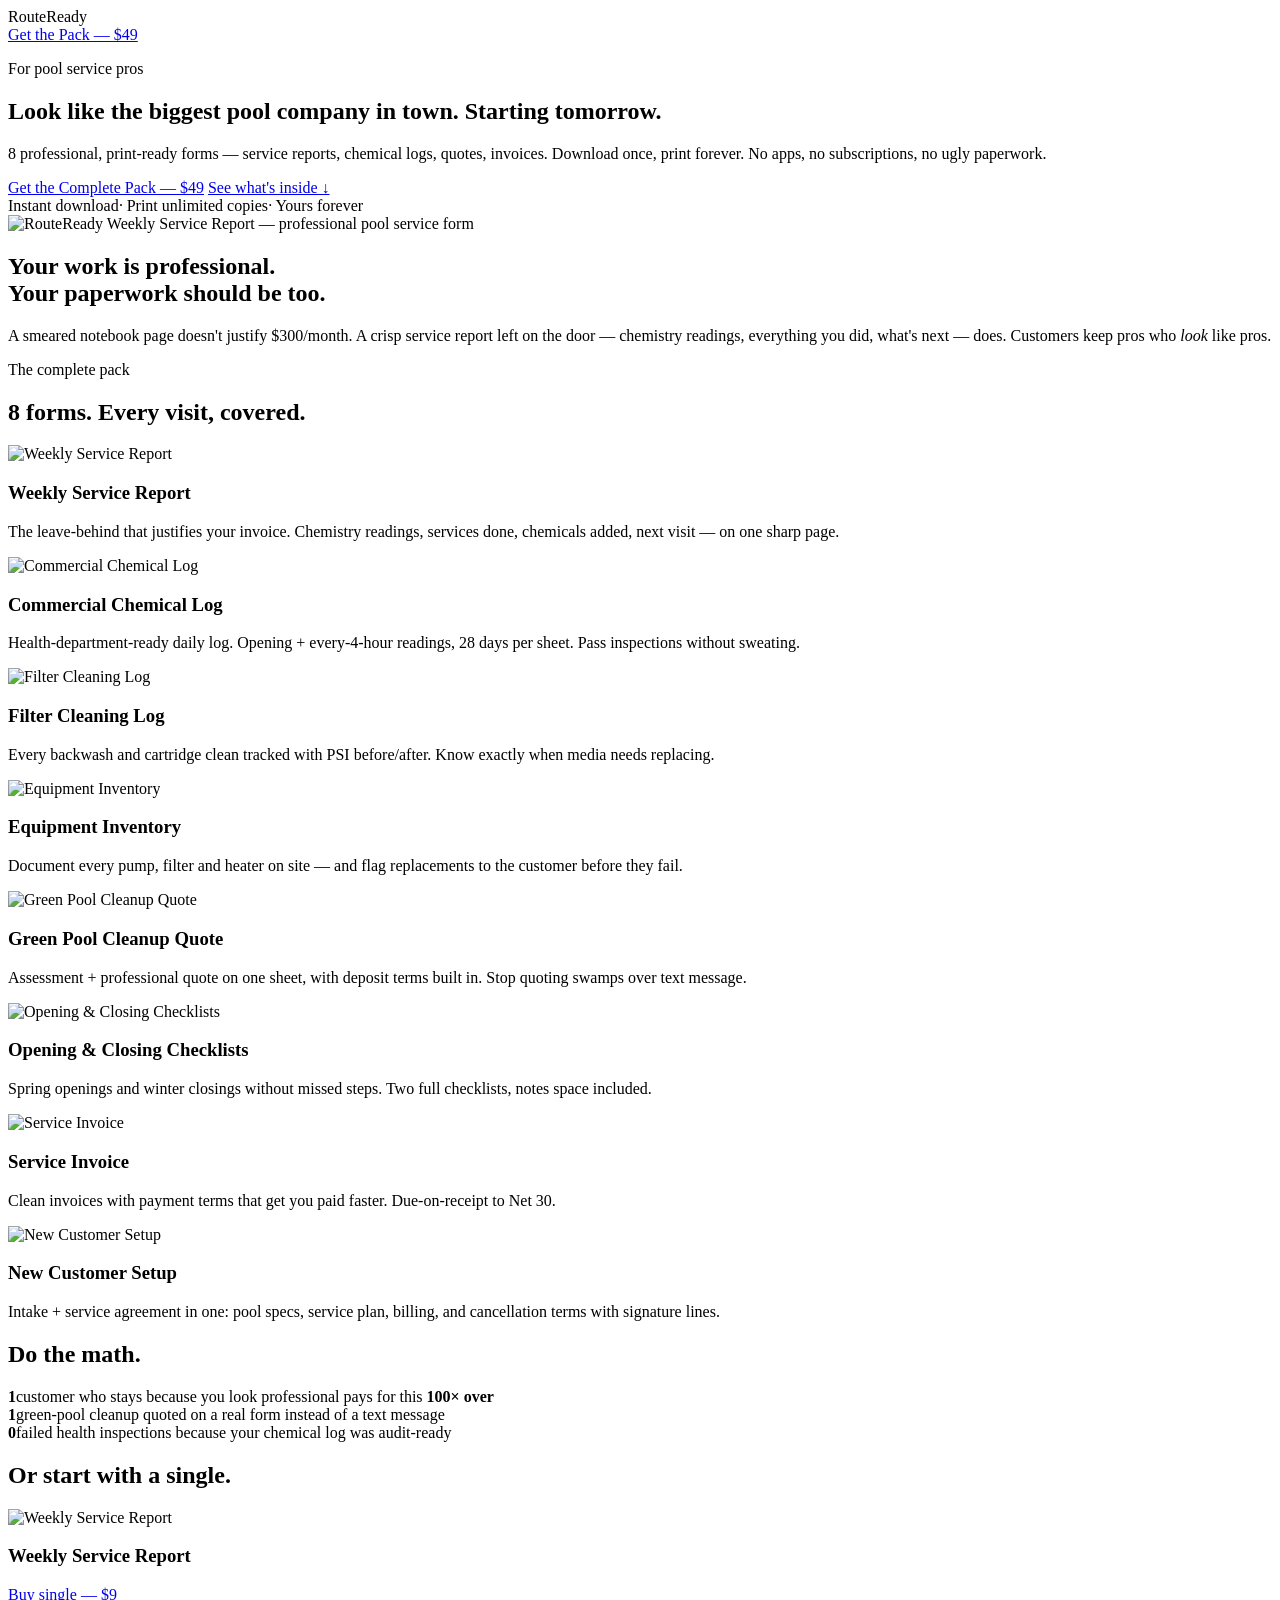
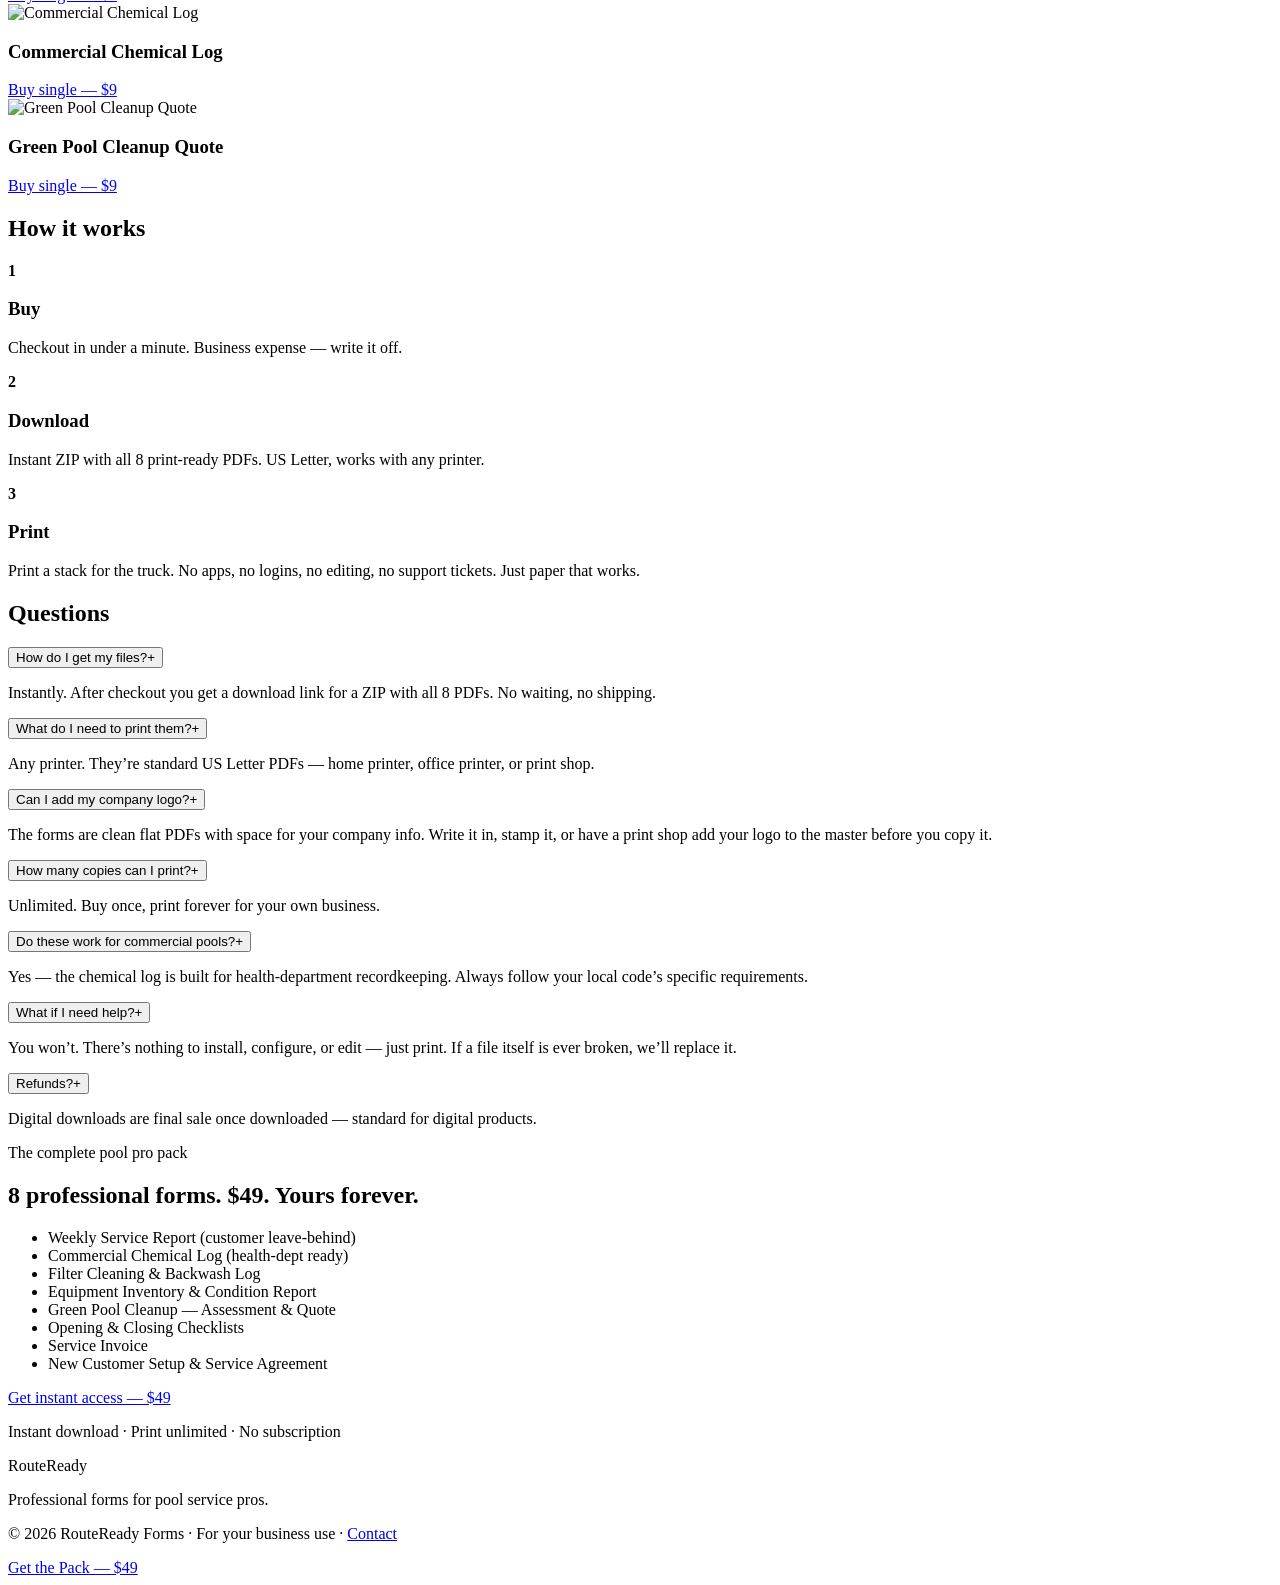
==== index.html @ ff7f34fc "RouteReady launch: index.html" ====
<!DOCTYPE html>
<html lang="en">
<head>
<meta charset="UTF-8">
<meta name="viewport" content="width=device-width, initial-scale=1.0, viewport-fit=cover">
<title>RouteReady — Professional Forms for Pool Service Pros</title>
<meta name="description" content="8 professional, print-ready pool service forms. Service reports, chemical logs, quotes, invoices. Download once, print forever.">
<link rel="stylesheet" href="styles.css?v=1">
</head>
<body>

<header class="nav">
  <div class="wrap nav-in">
    <div class="logo">RouteReady</div>
    <a class="btn btn-sm" href="#buy" data-checkout="bundle">Get the Pack — $49</a>
  </div>
</header>

<section class="hero">
  <div class="wrap">
    <p class="eyebrow">For pool service pros</p>
    <h1>Look like the biggest pool company in town. Starting tomorrow.</h1>
    <p class="lede">8 professional, print-ready forms — service reports, chemical logs, quotes, invoices. Download once, print forever. No apps, no subscriptions, no ugly paperwork.</p>
    <div class="cta-row">
      <a class="btn btn-lg" href="#buy" data-checkout="bundle">Get the Complete Pack — $49</a>
      <a class="link-more" href="#inside">See what's inside ↓</a>
    </div>
    <div class="trust">
      <span>Instant download</span><i>·</i>
      <span>Print unlimited copies</span><i>·</i>
      <span>Yours forever</span>
    </div>
    <div class="hero-shot">
      <img src="images/weekly-service-report.png" alt="RouteReady Weekly Service Report — professional pool service form">
    </div>
  </div>
</section>

<section class="problem">
  <div class="wrap">
    <h2>Your work is professional.<br>Your paperwork should be too.</h2>
    <p>A smeared notebook page doesn't justify $300/month. A crisp service report left on the door — chemistry readings, everything you did, what's next — does. Customers keep pros who <em>look</em> like pros.</p>
  </div>
</section>

<section class="inside" id="inside">
  <div class="wrap">
    <p class="eyebrow">The complete pack</p>
    <h2>8 forms. Every visit, covered.</h2>
    <div class="grid" id="product-grid"><!-- built by JS --></div>
  </div>
</section>

<section class="math">
  <div class="wrap">
    <h2>Do the math.</h2>
    <div class="math-cards">
      <div class="math-card"><b>1</b><span>customer who stays because you look professional pays for this <strong>100× over</strong></span></div>
      <div class="math-card"><b>1</b><span>green-pool cleanup quoted on a real form instead of a text message</span></div>
      <div class="math-card"><b>0</b><span>failed health inspections because your chemical log was audit-ready</span></div>
    </div>
  </div>
</section>

<section class="singles">
  <div class="wrap">
    <h2>Or start with a single.</h2>
    <div class="single-row" id="single-row"><!-- built by JS --></div>
  </div>
</section>

<section class="how">
  <div class="wrap">
    <h2>How it works</h2>
    <div class="steps">
      <div class="step"><b>1</b><h3>Buy</h3><p>Checkout in under a minute. Business expense — write it off.</p></div>
      <div class="step"><b>2</b><h3>Download</h3><p>Instant ZIP with all 8 print-ready PDFs. US Letter, works with any printer.</p></div>
      <div class="step"><b>3</b><h3>Print</h3><p>Print a stack for the truck. No apps, no logins, no editing, no support tickets. Just paper that works.</p></div>
    </div>
  </div>
</section>

<section class="faq">
  <div class="wrap">
    <h2>Questions</h2>
    <div id="faq-list"><!-- built by JS --></div>
  </div>
</section>

<section class="buy" id="buy">
  <div class="wrap">
    <div class="buy-box">
      <p class="eyebrow light">The complete pool pro pack</p>
      <h2>8 professional forms. $49. Yours forever.</h2>
      <ul class="buy-list">
        <li>Weekly Service Report (customer leave-behind)</li>
        <li>Commercial Chemical Log (health-dept ready)</li>
        <li>Filter Cleaning &amp; Backwash Log</li>
        <li>Equipment Inventory &amp; Condition Report</li>
        <li>Green Pool Cleanup — Assessment &amp; Quote</li>
        <li>Opening &amp; Closing Checklists</li>
        <li>Service Invoice</li>
        <li>New Customer Setup &amp; Service Agreement</li>
      </ul>
      <a class="btn btn-lg btn-light" href="#" data-checkout="bundle">Get instant access — $49</a>
      <p class="fine">Instant download · Print unlimited · No subscription</p>
    </div>
  </div>
</section>

<footer>
  <div class="wrap">
    <div class="logo">RouteReady</div>
    <p>Professional forms for pool service pros.</p>
    <p class="fine">© 2026 RouteReady Forms · For your business use · <a href="mailto:hello@routeready.example">Contact</a></p>
  </div>
</footer>

<div class="sticky-buy" id="sticky-buy">
  <a class="btn" href="#buy" data-checkout="bundle">Get the Pack — $49</a>
</div>

<script>
/* Checkout links: paste Gumroad / Stripe payment links here when ready. */
const CHECKOUT = {
  bundle: '#buy',
  'single-report': '#buy',
  'single-log': '#buy',
  'single-quote': '#buy'
};

const PRODUCTS = [
  {img:'weekly-service-report.png', name:'Weekly Service Report', desc:'The leave-behind that justifies your invoice. Chemistry readings, services done, chemicals added, next visit — on one sharp page.'},
  {img:'commercial-chemical-log.png', name:'Commercial Chemical Log', desc:'Health-department-ready daily log. Opening + every-4-hour readings, 28 days per sheet. Pass inspections without sweating.'},
  {img:'filter-cleaning-log.png', name:'Filter Cleaning Log', desc:'Every backwash and cartridge clean tracked with PSI before/after. Know exactly when media needs replacing.'},
  {img:'equipment-inventory.png', name:'Equipment Inventory', desc:'Document every pump, filter and heater on site — and flag replacements to the customer before they fail.'},
  {img:'green-pool-cleanup-quote.png', name:'Green Pool Cleanup Quote', desc:'Assessment + professional quote on one sheet, with deposit terms built in. Stop quoting swamps over text message.'},
  {img:'opening-closing-checklists.png', name:'Opening & Closing Checklists', desc:'Spring openings and winter closings without missed steps. Two full checklists, notes space included.'},
  {img:'service-invoice.png', name:'Service Invoice', desc:'Clean invoices with payment terms that get you paid faster. Due-on-receipt to Net 30.'},
  {img:'new-customer-setup.png', name:'New Customer Setup', desc:'Intake + service agreement in one: pool specs, service plan, billing, and cancellation terms with signature lines.'}
];

const SINGLES = [
  {id:'single-report', img:'weekly-service-report.png', name:'Weekly Service Report', price:9},
  {id:'single-log', img:'commercial-chemical-log.png', name:'Commercial Chemical Log', price:9},
  {id:'single-quote', img:'green-pool-cleanup-quote.png', name:'Green Pool Cleanup Quote', price:9}
];

const FAQS = [
  ['How do I get my files?','Instantly. After checkout you get a download link for a ZIP with all 8 PDFs. No waiting, no shipping.'],
  ['What do I need to print them?','Any printer. They\u2019re standard US Letter PDFs — home printer, office printer, or print shop.'],
  ['Can I add my company logo?','The forms are clean flat PDFs with space for your company info. Write it in, stamp it, or have a print shop add your logo to the master before you copy it.'],
  ['How many copies can I print?','Unlimited. Buy once, print forever for your own business.'],
  ['Do these work for commercial pools?','Yes — the chemical log is built for health-department recordkeeping. Always follow your local code\u2019s specific requirements.'],
  ['What if I need help?','You won\u2019t. There\u2019s nothing to install, configure, or edit — just print. If a file itself is ever broken, we\u2019ll replace it.'],
  ['Refunds?','Digital downloads are final sale once downloaded — standard for digital products.']
];

const grid = document.getElementById('product-grid');
PRODUCTS.forEach(p => {
  const d = document.createElement('div');
  d.className = 'card';
  d.innerHTML = `<div class="thumb"><img loading="lazy" src="images/${p.img}" alt="${p.name}"></div><h3>${p.name}</h3><p>${p.desc}</p>`;
  grid.appendChild(d);
});

const srow = document.getElementById('single-row');
SINGLES.forEach(p => {
  const d = document.createElement('div');
  d.className = 'single-card';
  d.innerHTML = `<div class="thumb"><img loading="lazy" src="images/${p.img}" alt="${p.name}"></div><h3>${p.name}</h3><a class="btn btn-sm" href="#" data-checkout="${p.id}">Buy single — $${p.price}</a>`;
  srow.appendChild(d);
});

const fl = document.getElementById('faq-list');
FAQS.forEach(([q, a]) => {
  const d = document.createElement('div');
  d.className = 'faq-item';
  d.innerHTML = `<button class="faq-q">${q}<span>+</span></button><div class="faq-a"><p>${a}</p></div>`;
  d.querySelector('.faq-q').onclick = () => d.classList.toggle('open');
  fl.appendChild(d);
});

document.querySelectorAll('[data-checkout]').forEach(el => {
  const key = el.getAttribute('data-checkout');
  if (CHECKOUT[key] && CHECKOUT[key] !== '#buy') el.setAttribute('href', CHECKOUT[key]);
  el.addEventListener('click', e => {
    if ((CHECKOUT[key] || '#') === '#') { e.preventDefault(); document.getElementById('buy').scrollIntoView({behavior:'smooth'}); }
  });
});

const sticky = document.getElementById('sticky-buy');
const buySec = document.getElementById('buy');
new IntersectionObserver(en => {
  sticky.classList.toggle('show', !en[0].isIntersecting && window.scrollY > 600);
}).observe(buySec);
</script>
</body>
</html>
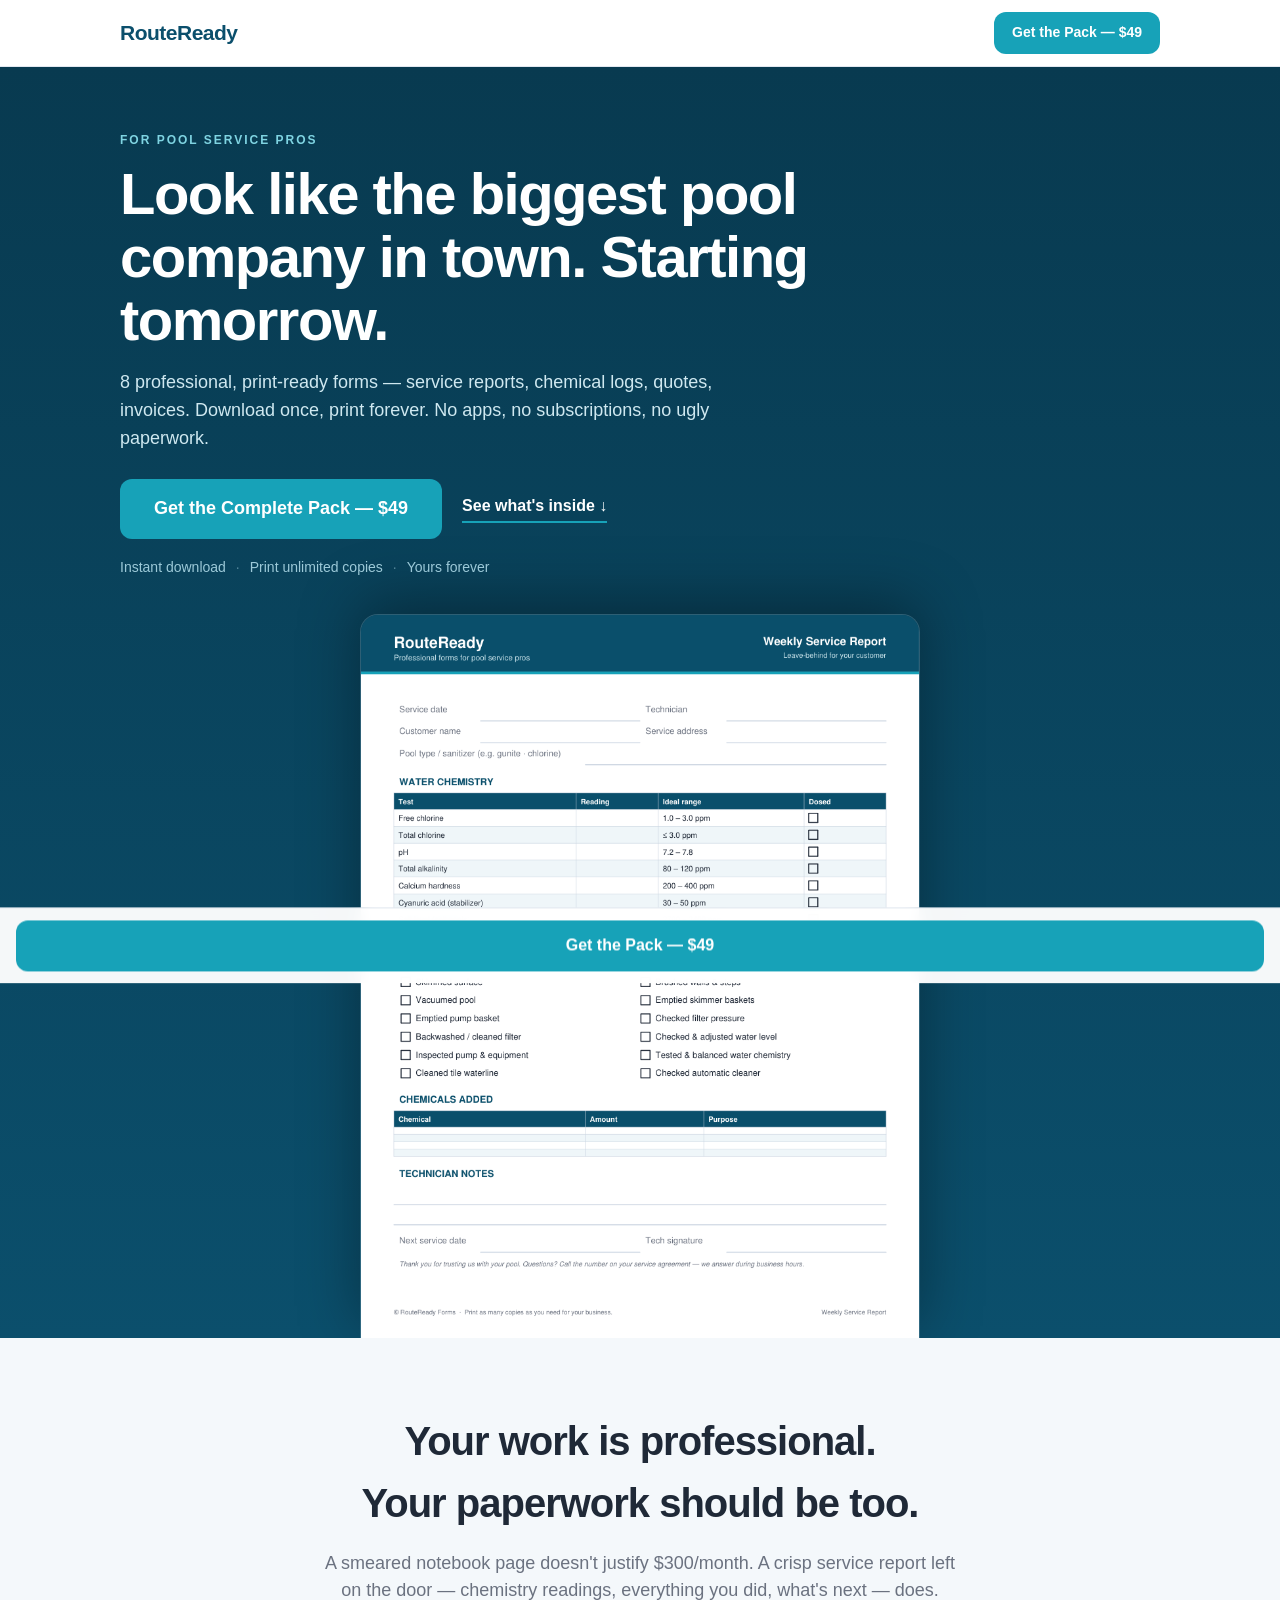
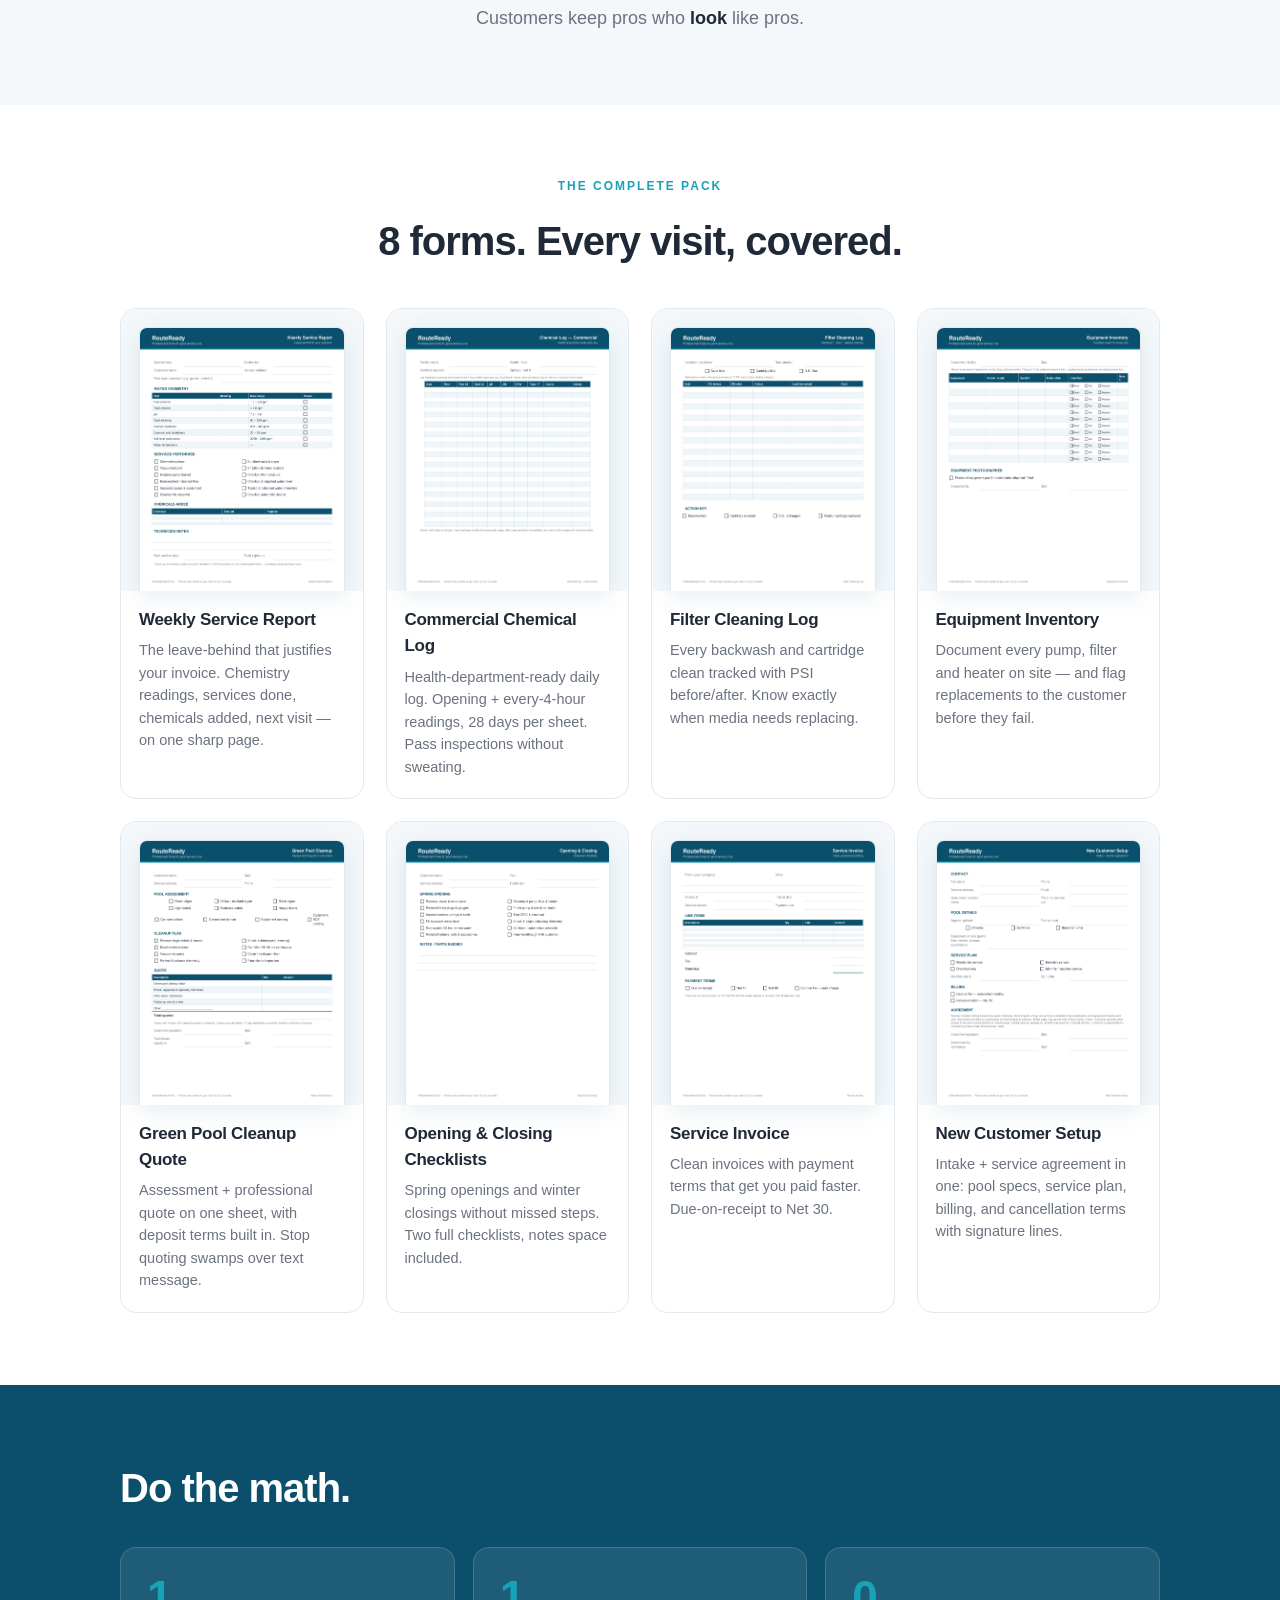
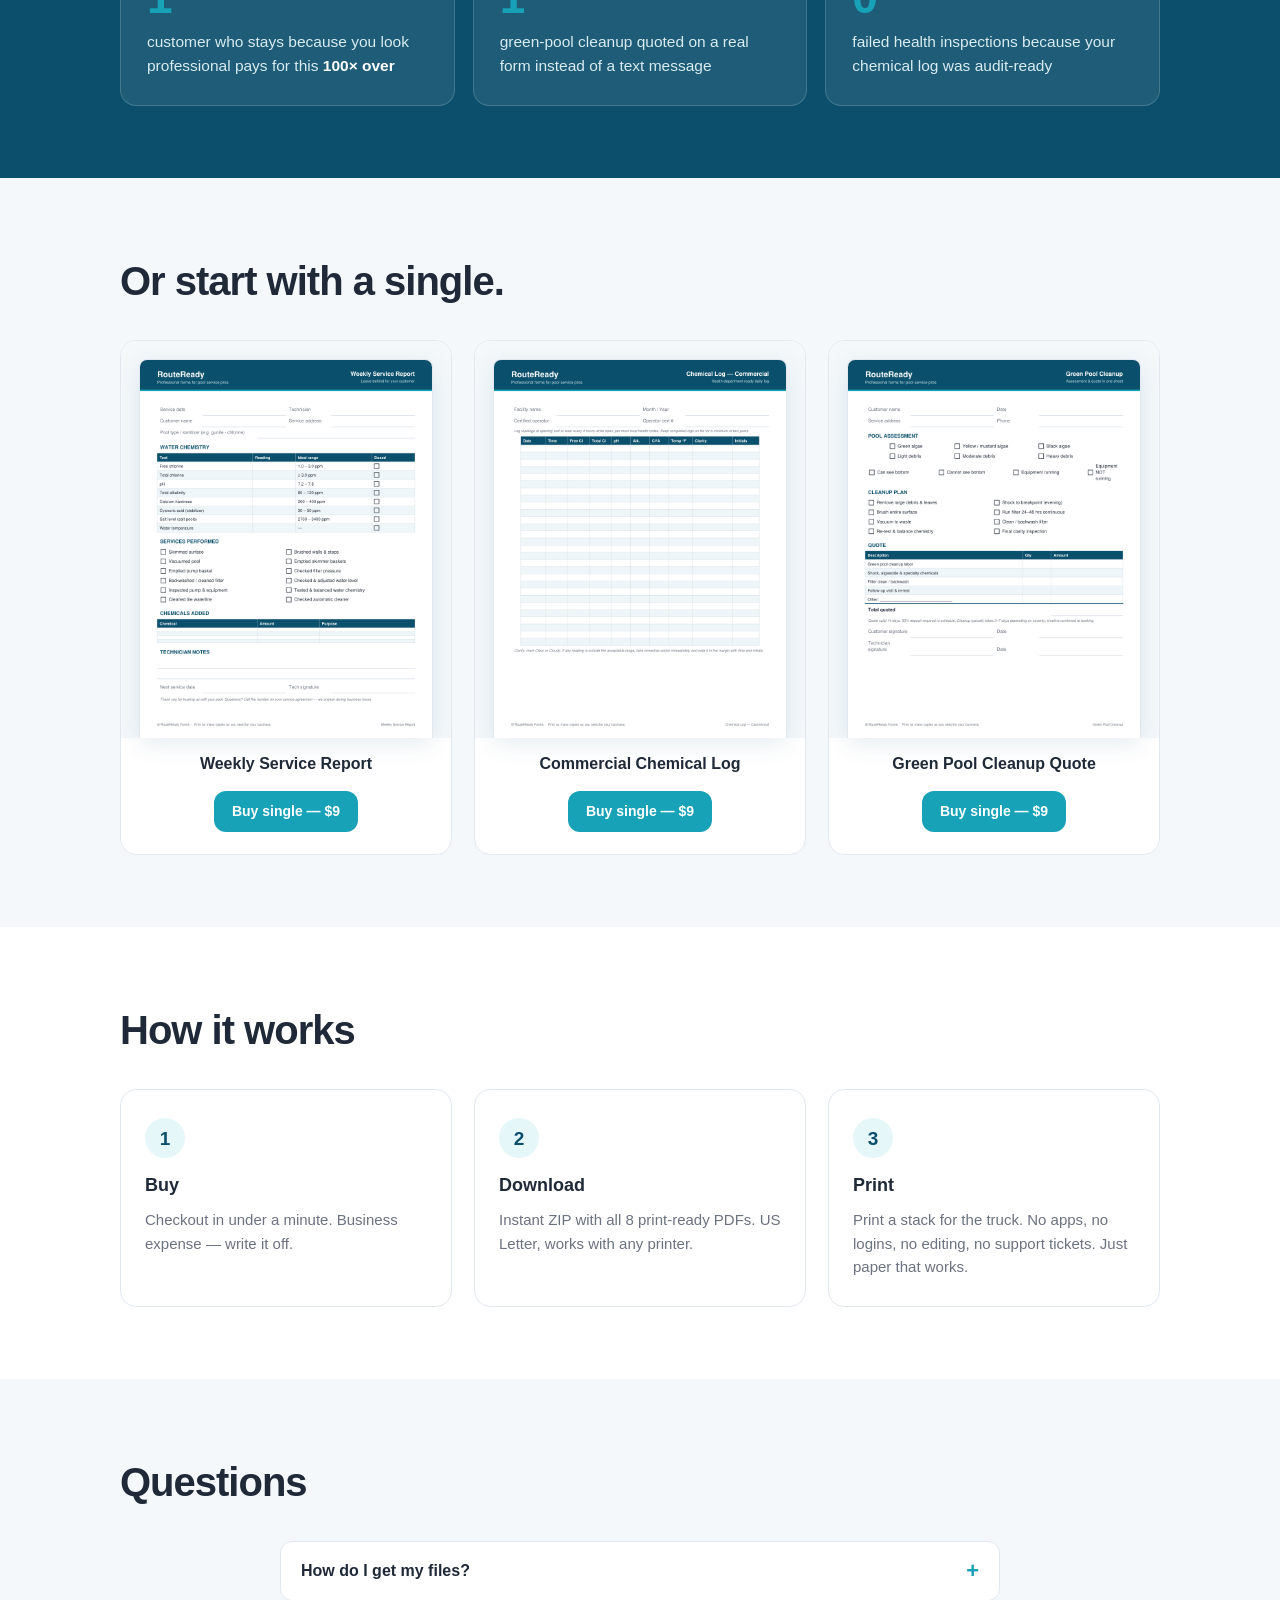
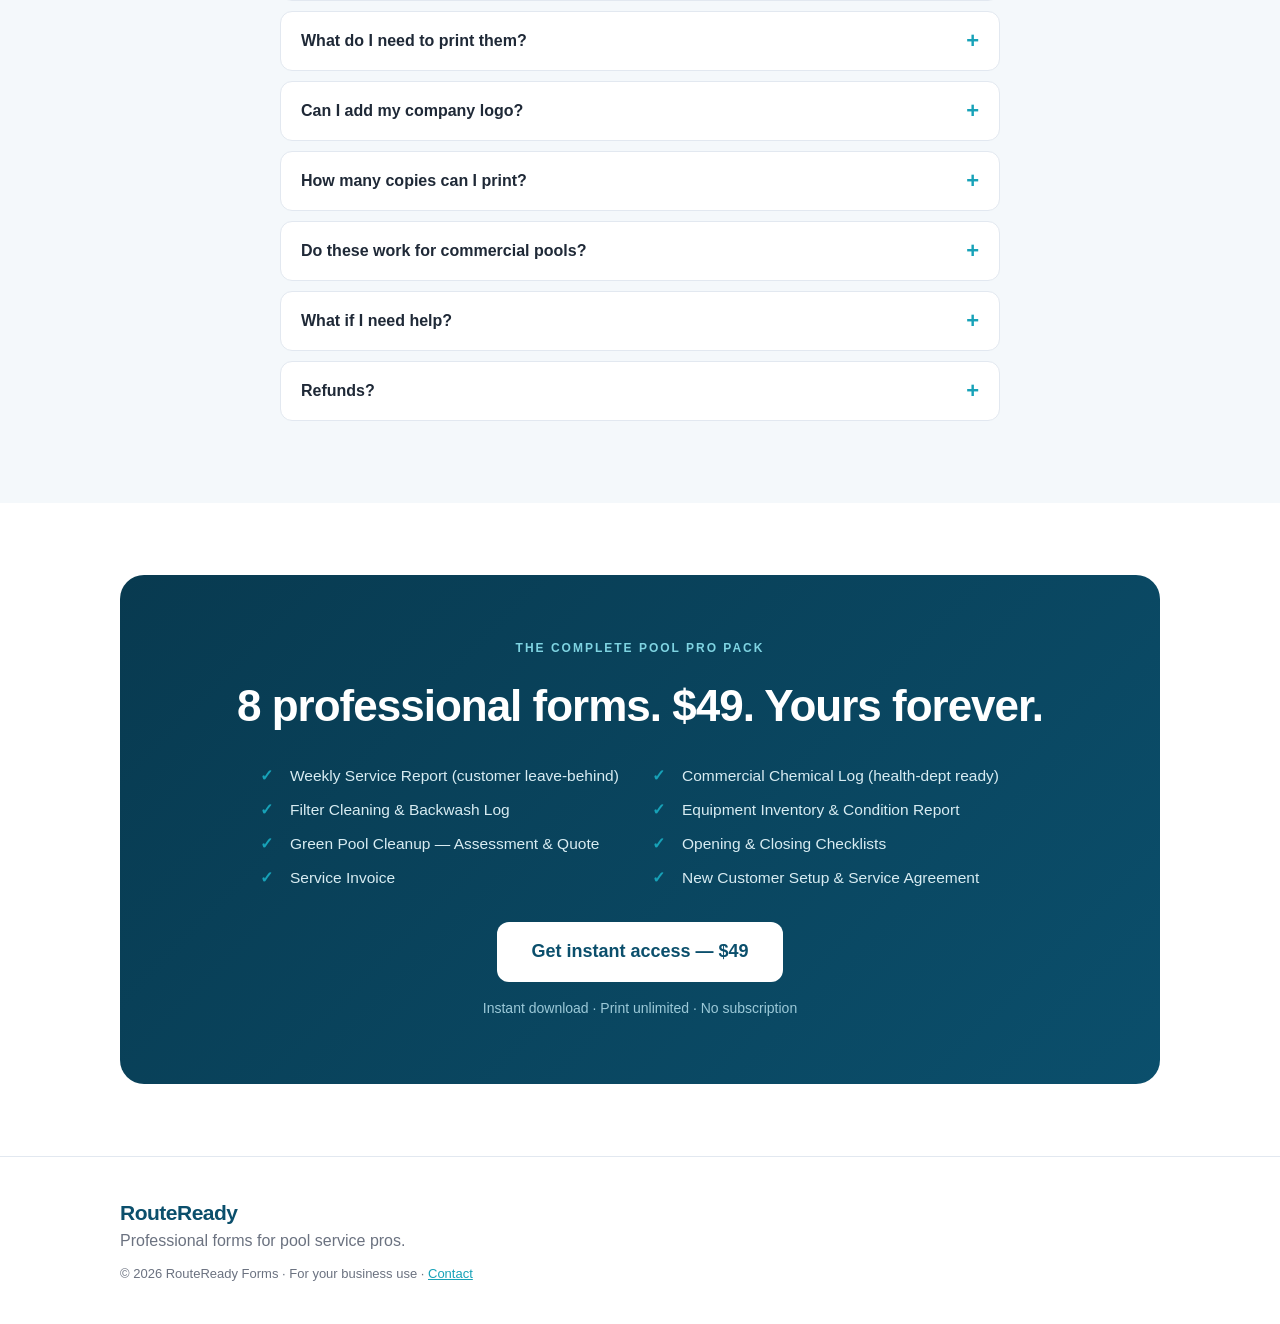
==== commit 7c4094b2: "Wire Gumroad checkout" ====
--- a/index.html
+++ b/index.html
@@ -123,7 +123,7 @@
 <script>
 /* Checkout links: paste Gumroad / Stripe payment links here when ready. */
 const CHECKOUT = {
-  bundle: '#buy',
+  bundle: 'https://craftopia001.gumroad.com/l/pool-pro-pack',
   'single-report': '#buy',
   'single-log': '#buy',
   'single-quote': '#buy'
@@ -183,9 +183,14 @@
 
 document.querySelectorAll('[data-checkout]').forEach(el => {
   const key = el.getAttribute('data-checkout');
-  if (CHECKOUT[key] && CHECKOUT[key] !== '#buy') el.setAttribute('href', CHECKOUT[key]);
+  const url = CHECKOUT[key] || '#';
+  if (url !== '#buy' && url !== '#') {
+    el.setAttribute('href', url);
+    el.setAttribute('target', '_blank');
+    el.setAttribute('rel', 'noopener');
+  }
   el.addEventListener('click', e => {
-    if ((CHECKOUT[key] || '#') === '#') { e.preventDefault(); document.getElementById('buy').scrollIntoView({behavior:'smooth'}); }
+    if (url === '#') { e.preventDefault(); document.getElementById('buy').scrollIntoView({behavior:'smooth'}); }
   });
 });
 
--- a/styles.css
+++ b/styles.css
@@ -0,0 +1,120 @@
+:root {
+  --blue: #0B4F6C;
+  --blue-dark: #083A50;
+  --aqua: #17A2B8;
+  --aqua-light: #E6F7FA;
+  --ink: #1F2937;
+  --muted: #6B7280;
+  --bg: #FFFFFF;
+  --bg-soft: #F4F8FB;
+  --line: #E2E8F0;
+  --radius: 16px;
+}
+* { margin: 0; padding: 0; box-sizing: border-box; }
+html { scroll-behavior: smooth; }
+body { font-family: -apple-system, BlinkMacSystemFont, "Segoe UI", Inter, Helvetica, Arial, sans-serif; color: var(--ink); background: var(--bg); line-height: 1.55; -webkit-font-smoothing: antialiased; }
+.wrap { max-width: 1080px; margin: 0 auto; padding: 0 20px; }
+img { max-width: 100%; display: block; }
+
+/* nav */
+.nav { position: sticky; top: 0; z-index: 50; background: rgba(255,255,255,.94); backdrop-filter: blur(8px); border-bottom: 1px solid var(--line); }
+.nav-in { display: flex; align-items: center; justify-content: space-between; padding-top: 12px; padding-bottom: 12px; }
+.logo { font-weight: 800; font-size: 21px; color: var(--blue); letter-spacing: -0.5px; }
+
+/* buttons */
+.btn { display: inline-block; background: var(--aqua); color: #fff; font-weight: 700; padding: 13px 26px; border-radius: 12px; text-decoration: none; font-size: 16px; border: none; cursor: pointer; transition: transform .08s ease, background .15s; }
+.btn:hover { background: #1290A0; }
+.btn:active { transform: scale(.97); }
+.btn-sm { padding: 10px 18px; font-size: 14px; }
+.btn-lg { padding: 16px 34px; font-size: 18px; }
+.btn-light { background: #fff; color: var(--blue); }
+.btn-light:hover { background: var(--aqua-light); }
+
+/* hero */
+.hero { background: linear-gradient(180deg, var(--blue-dark) 0%, var(--blue) 100%); color: #fff; padding: 64px 0 0; overflow: hidden; }
+.eyebrow { text-transform: uppercase; letter-spacing: 2px; font-size: 12px; font-weight: 700; color: var(--aqua); margin-bottom: 14px; }
+.hero .eyebrow { color: #7FD4E2; }
+.hero h1 { font-size: clamp(34px, 6vw, 58px); line-height: 1.08; letter-spacing: -1.5px; font-weight: 800; max-width: 16em; }
+.lede { font-size: 18px; color: #CFE8F0; margin: 18px 0 26px; max-width: 34em; }
+.cta-row { display: flex; align-items: center; gap: 20px; flex-wrap: wrap; }
+.link-more { color: #fff; font-weight: 600; text-decoration: none; border-bottom: 2px solid var(--aqua); padding-bottom: 2px; }
+.trust { margin-top: 18px; color: #9CC9D8; font-size: 14px; display: flex; gap: 10px; flex-wrap: wrap; }
+.trust i { font-style: normal; opacity: .5; }
+.hero-shot { margin: 36px auto 0; max-width: 560px; }
+.hero-shot img { border-radius: 18px 18px 0 0; box-shadow: 0 -12px 60px rgba(0,0,0,.35); border: 1px solid rgba(255,255,255,.15); border-bottom: none; }
+
+/* sections */
+section { padding: 72px 0; }
+.problem { background: var(--bg-soft); text-align: center; }
+.problem h2, .inside h2, .math h2, .singles h2, .how h2, .faq h2 { font-size: clamp(26px, 4.5vw, 40px); letter-spacing: -1px; font-weight: 800; margin-bottom: 16px; }
+.problem p { max-width: 36em; margin: 0 auto; font-size: 18px; color: var(--muted); }
+.problem em { color: var(--ink); font-style: normal; font-weight: 700; }
+.inside { text-align: center; }
+.inside .eyebrow { color: var(--aqua); }
+.grid { display: grid; grid-template-columns: repeat(auto-fill, minmax(240px, 1fr)); gap: 22px; margin-top: 36px; text-align: left; }
+.card { background: #fff; border: 1px solid var(--line); border-radius: var(--radius); overflow: hidden; transition: box-shadow .2s; }
+.card:hover { box-shadow: 0 12px 40px rgba(11,79,108,.12); }
+.thumb { background: var(--bg-soft); padding: 18px 18px 0; }
+.thumb img { border-radius: 8px 8px 0 0; border: 1px solid var(--line); border-bottom: none; box-shadow: 0 6px 24px rgba(11,79,108,.10); }
+.card h3 { font-size: 17px; padding: 16px 18px 6px; letter-spacing: -.3px; }
+.card p { font-size: 14.5px; color: var(--muted); padding: 0 18px 20px; }
+
+/* math */
+.math { background: var(--blue); color: #fff; }
+.math h2 { color: #fff; }
+.math-cards { display: grid; grid-template-columns: repeat(auto-fit, minmax(240px, 1fr)); gap: 18px; margin-top: 28px; }
+.math-card { background: rgba(255,255,255,.08); border: 1px solid rgba(255,255,255,.16); border-radius: var(--radius); padding: 26px; }
+.math-card b { display: block; font-size: 46px; font-weight: 800; color: var(--aqua); line-height: 1; margin-bottom: 10px; }
+.math-card span { color: #D8ECF2; font-size: 15.5px; }
+.math-card strong { color: #fff; }
+
+/* singles */
+.singles { background: var(--bg-soft); }
+.single-row { display: grid; grid-template-columns: repeat(auto-fit, minmax(220px, 1fr)); gap: 22px; margin-top: 28px; }
+.single-card { background: #fff; border: 1px solid var(--line); border-radius: var(--radius); overflow: hidden; text-align: center; padding-bottom: 22px; }
+.single-card h3 { font-size: 16px; padding: 14px 16px; }
+.single-card .btn { margin: 0 16px; }
+
+/* how */
+.steps { display: grid; grid-template-columns: repeat(auto-fit, minmax(220px, 1fr)); gap: 22px; margin-top: 28px; }
+.step { border: 1px solid var(--line); border-radius: var(--radius); padding: 28px 24px; }
+.step b { display: inline-flex; align-items: center; justify-content: center; width: 40px; height: 40px; border-radius: 50%; background: var(--aqua-light); color: var(--blue); font-size: 19px; margin-bottom: 14px; }
+.step h3 { font-size: 18px; margin-bottom: 8px; }
+.step p { color: var(--muted); font-size: 15px; }
+
+/* faq */
+.faq { background: var(--bg-soft); }
+#faq-list { max-width: 720px; margin: 28px auto 0; }
+.faq-item { background: #fff; border: 1px solid var(--line); border-radius: 12px; margin-bottom: 10px; overflow: hidden; }
+.faq-q { width: 100%; background: none; border: none; text-align: left; font-size: 16px; font-weight: 700; padding: 18px 20px; cursor: pointer; display: flex; justify-content: space-between; align-items: center; color: var(--ink); font-family: inherit; }
+.faq-q span { color: var(--aqua); font-size: 22px; line-height: 1; transition: transform .2s; }
+.faq-item.open .faq-q span { transform: rotate(45deg); }
+.faq-a { max-height: 0; overflow: hidden; transition: max-height .25s ease; }
+.faq-item.open .faq-a { max-height: 220px; }
+.faq-a p { padding: 0 20px 18px; color: var(--muted); font-size: 15px; }
+
+/* buy */
+.buy { padding: 72px 0; }
+.buy-box { background: linear-gradient(135deg, var(--blue-dark), var(--blue)); color: #fff; border-radius: 24px; padding: clamp(32px, 6vw, 64px); text-align: center; }
+.eyebrow.light { color: #7FD4E2; }
+.buy-box h2 { font-size: clamp(28px, 5vw, 44px); letter-spacing: -1px; margin-bottom: 24px; }
+.buy-list { list-style: none; display: grid; grid-template-columns: repeat(auto-fit, minmax(240px, 1fr)); gap: 10px 24px; text-align: left; max-width: 760px; margin: 0 auto 32px; }
+.buy-list li { padding-left: 30px; position: relative; font-size: 15.5px; color: #D8ECF2; }
+.buy-list li::before { content: "✓"; position: absolute; left: 0; color: var(--aqua); font-weight: 800; }
+.buy-box .fine { margin-top: 16px; color: #9CC9D8; font-size: 14px; }
+
+/* footer */
+footer { border-top: 1px solid var(--line); padding: 40px 0; color: var(--muted); }
+footer .fine { font-size: 13px; margin-top: 10px; }
+footer a { color: var(--aqua); }
+
+/* sticky buy */
+.sticky-buy { position: fixed; bottom: 0; left: 0; right: 0; padding: 12px 16px calc(12px + env(safe-area-inset-bottom)); background: rgba(255,255,255,.96); backdrop-filter: blur(8px); border-top: 1px solid var(--line); transform: translateY(110%); transition: transform .25s; z-index: 60; }
+.sticky-buy.show { transform: none; }
+.sticky-buy .btn { width: 100%; text-align: center; }
+
+@media (max-width: 640px) {
+  section { padding: 52px 0; }
+  .cta-row .btn-lg { width: 100%; text-align: center; }
+  body { padding-bottom: 0; }
+}
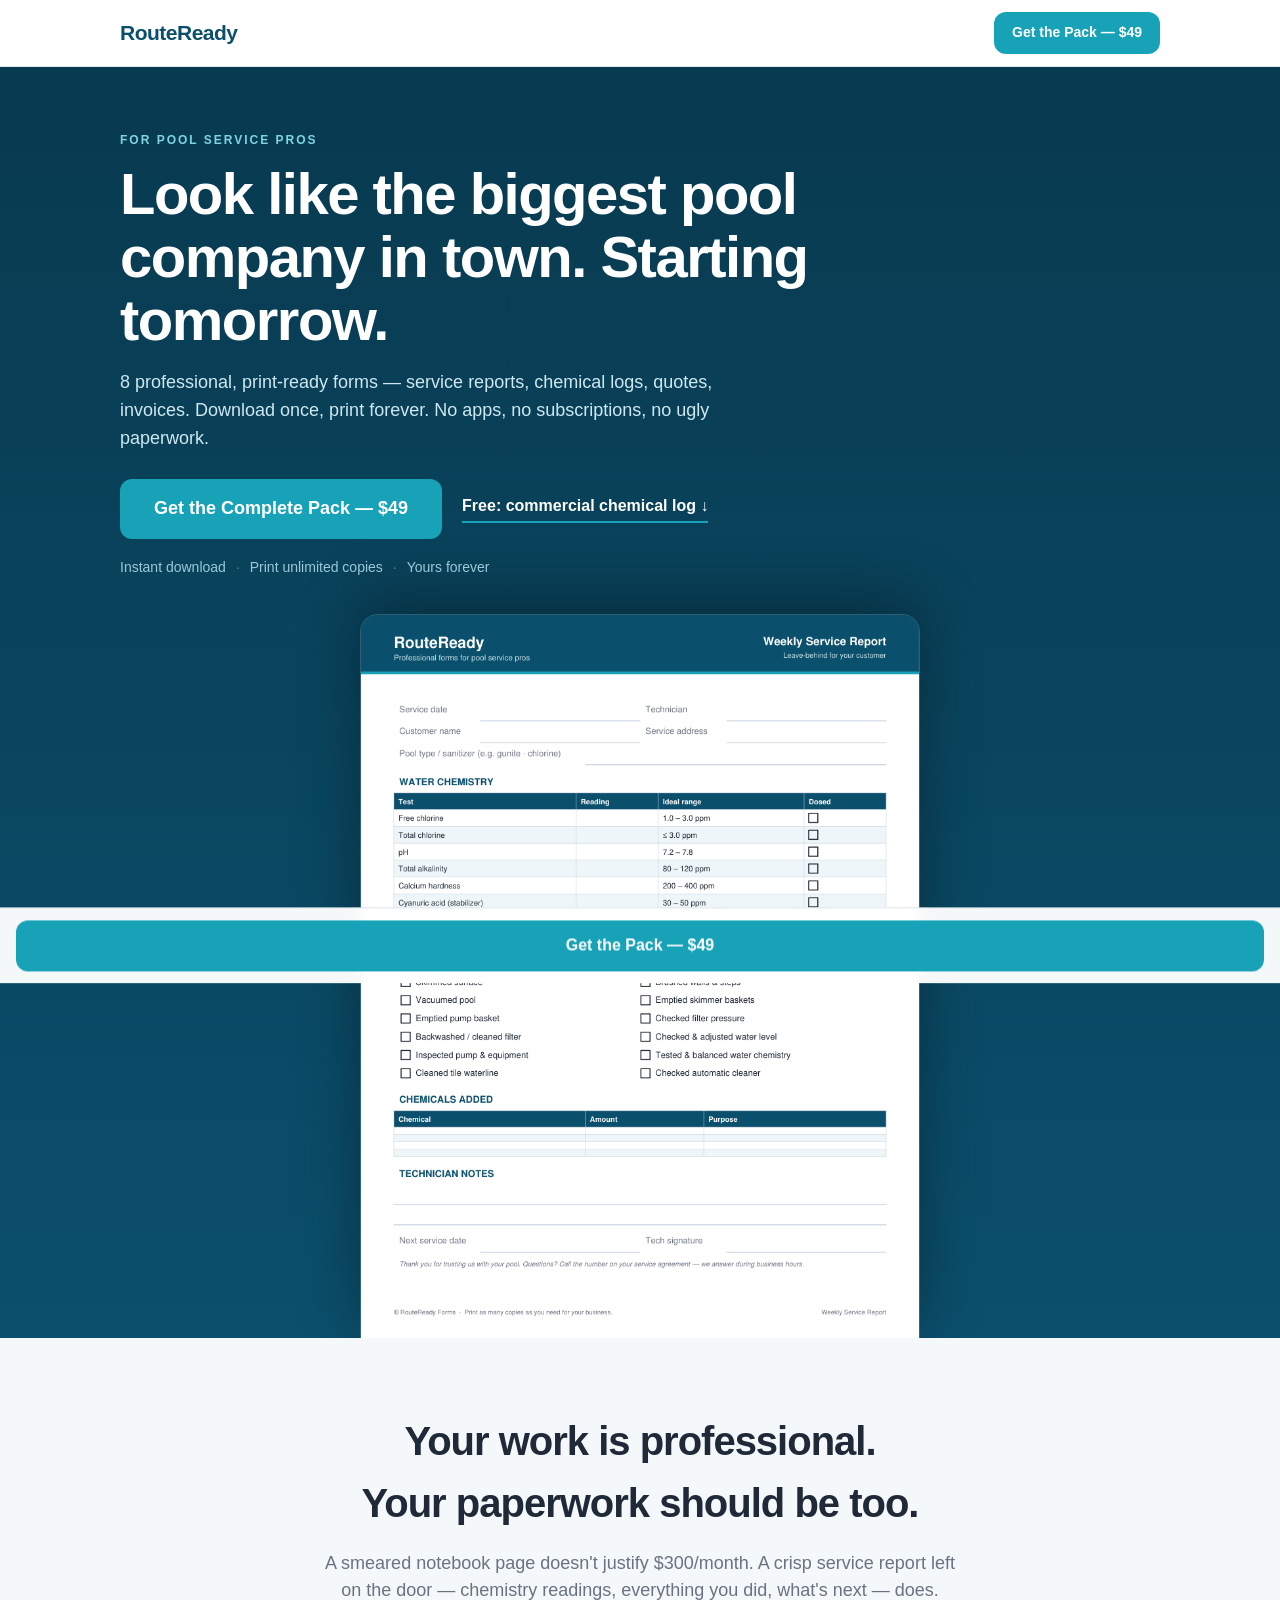
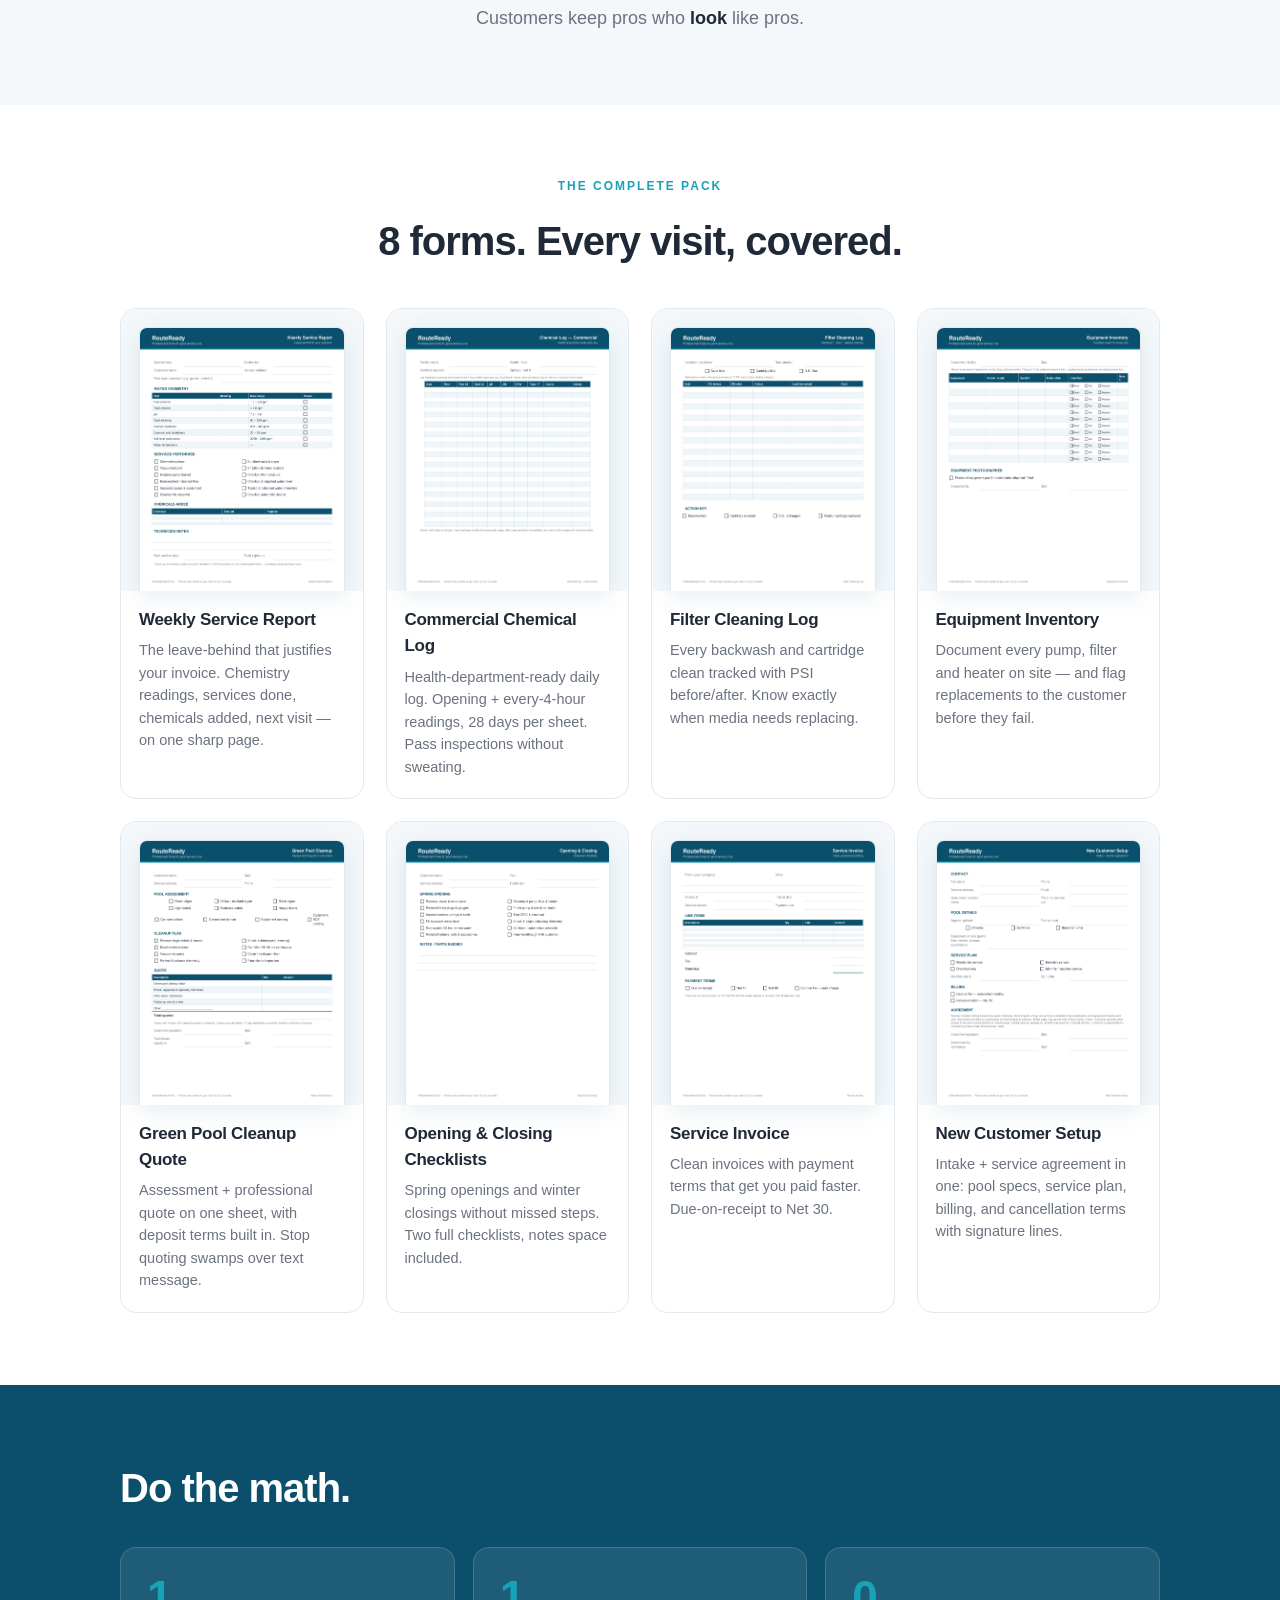
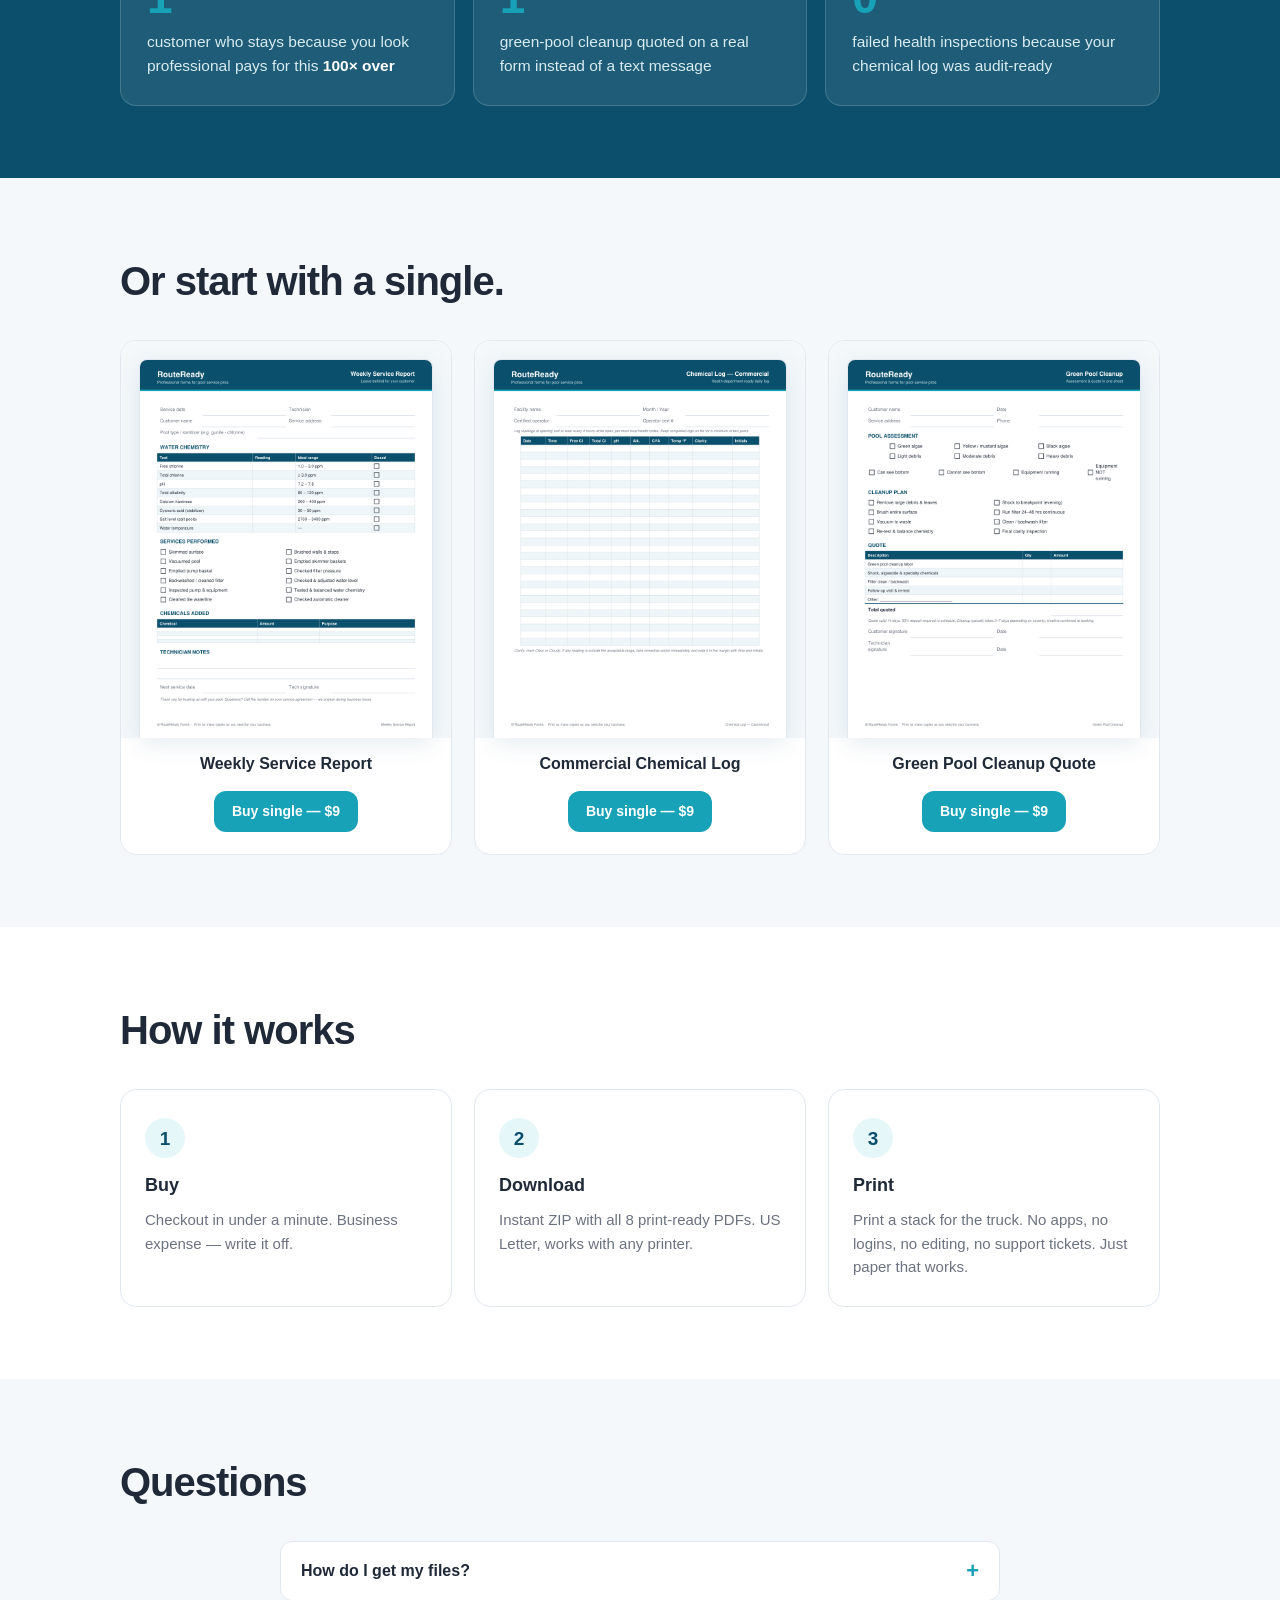
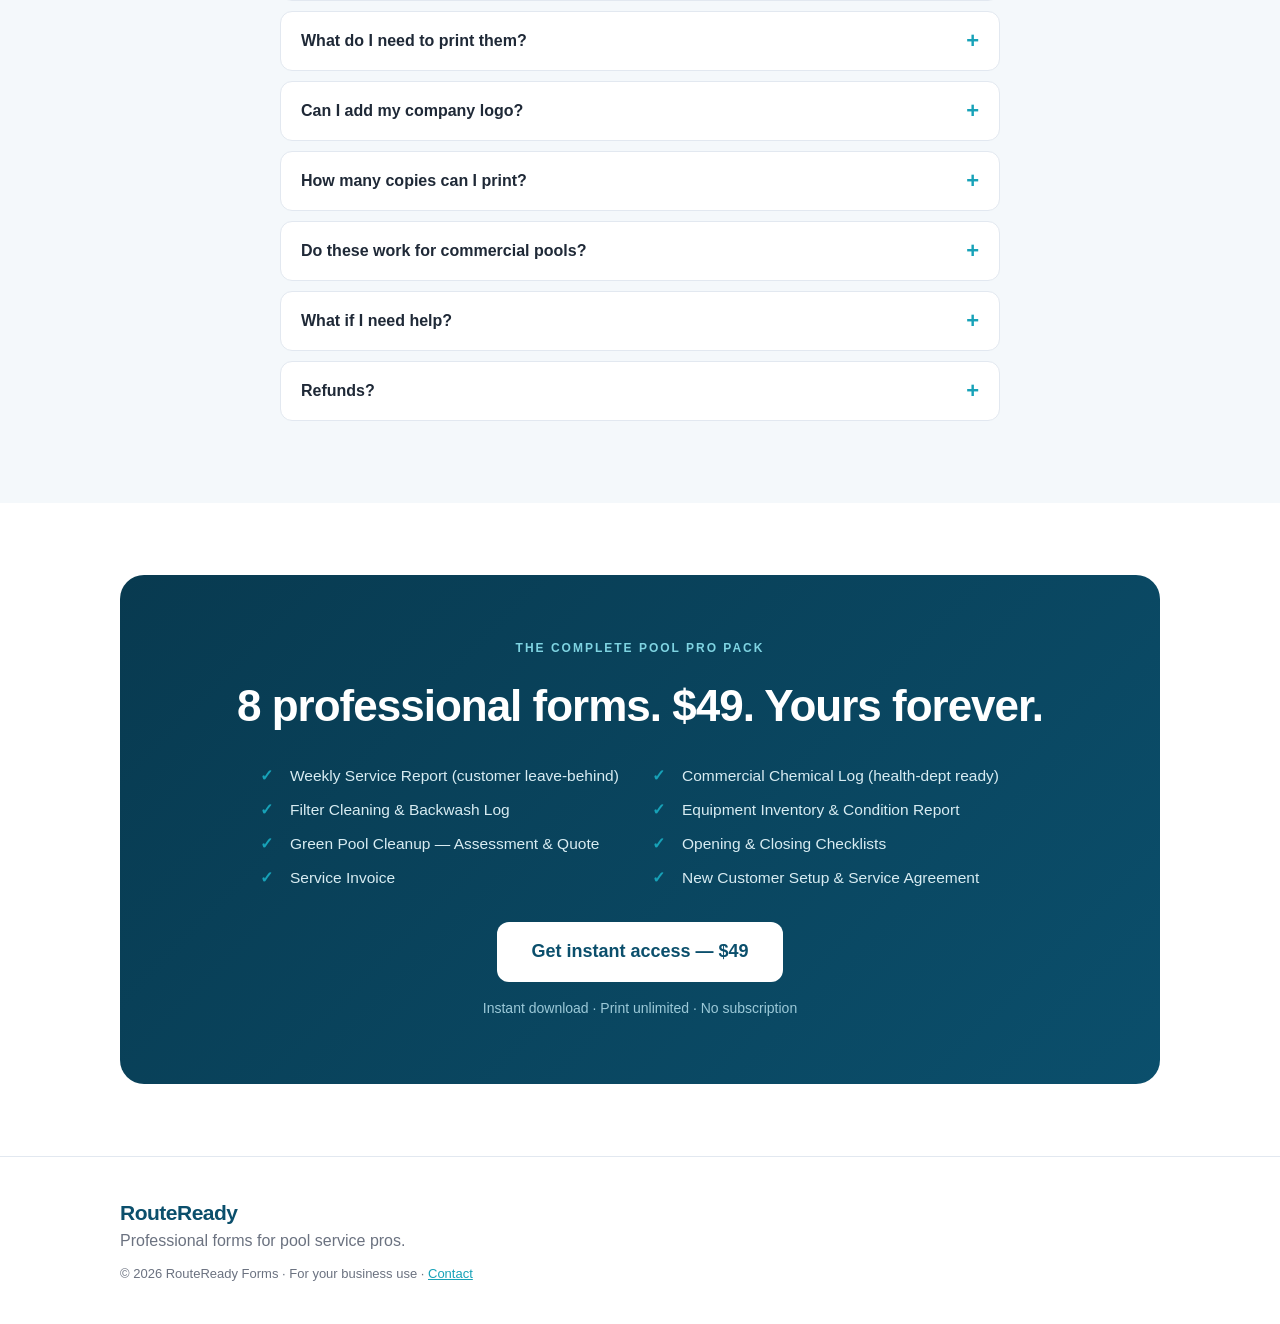
==== commit 859988be: "SEO + freebie: index.html" ====
--- a/index.html
+++ b/index.html
@@ -3,8 +3,16 @@
 <head>
 <meta charset="UTF-8">
 <meta name="viewport" content="width=device-width, initial-scale=1.0, viewport-fit=cover">
-<title>RouteReady — Professional Forms for Pool Service Pros</title>
-<meta name="description" content="8 professional, print-ready pool service forms. Service reports, chemical logs, quotes, invoices. Download once, print forever.">
+<title>Pool Service Forms — The Complete Pool Pro Pack | RouteReady</title>
+<meta name="description" content="8 professional, print-ready pool service forms: service reports, commercial chemical logs, filter logs, quotes, invoices. Download once, print forever.">
+<meta property="og:title" content="RouteReady — The Complete Pool Pro Pack">
+<meta property="og:description" content="8 professional, print-ready pool service forms. Download once, print forever. $49.">
+<meta property="og:type" content="website">
+<meta property="og:url" content="https://etsyprojects123.github.io/routeready/">
+<meta property="og:image" content="https://etsyprojects123.github.io/routeready/images/weekly-service-report.png">
+<script type="application/ld+json">
+{"@context":"https://schema.org","@type":"Product","name":"The Complete Pool Pro Pack","brand":{"@type":"Brand","name":"RouteReady"},"description":"8 professional, print-ready pool service forms: service reports, chemical logs, filter logs, quotes, invoices.","offers":{"@type":"Offer","price":"49","priceCurrency":"USD","availability":"https://schema.org/InStock","url":"https://craftopia001.gumroad.com/l/pool-pro-pack"}}
+</script>
 <link rel="stylesheet" href="styles.css?v=1">
 </head>
 <body>
@@ -23,7 +31,7 @@
     <p class="lede">8 professional, print-ready forms — service reports, chemical logs, quotes, invoices. Download once, print forever. No apps, no subscriptions, no ugly paperwork.</p>
     <div class="cta-row">
       <a class="btn btn-lg" href="#buy" data-checkout="bundle">Get the Complete Pack — $49</a>
-      <a class="link-more" href="#inside">See what's inside ↓</a>
+      <a class="link-more" href="files/commercial-chemical-log.pdf" download>Free: commercial chemical log ↓</a>
     </div>
     <div class="trust">
       <span>Instant download</span><i>·</i>
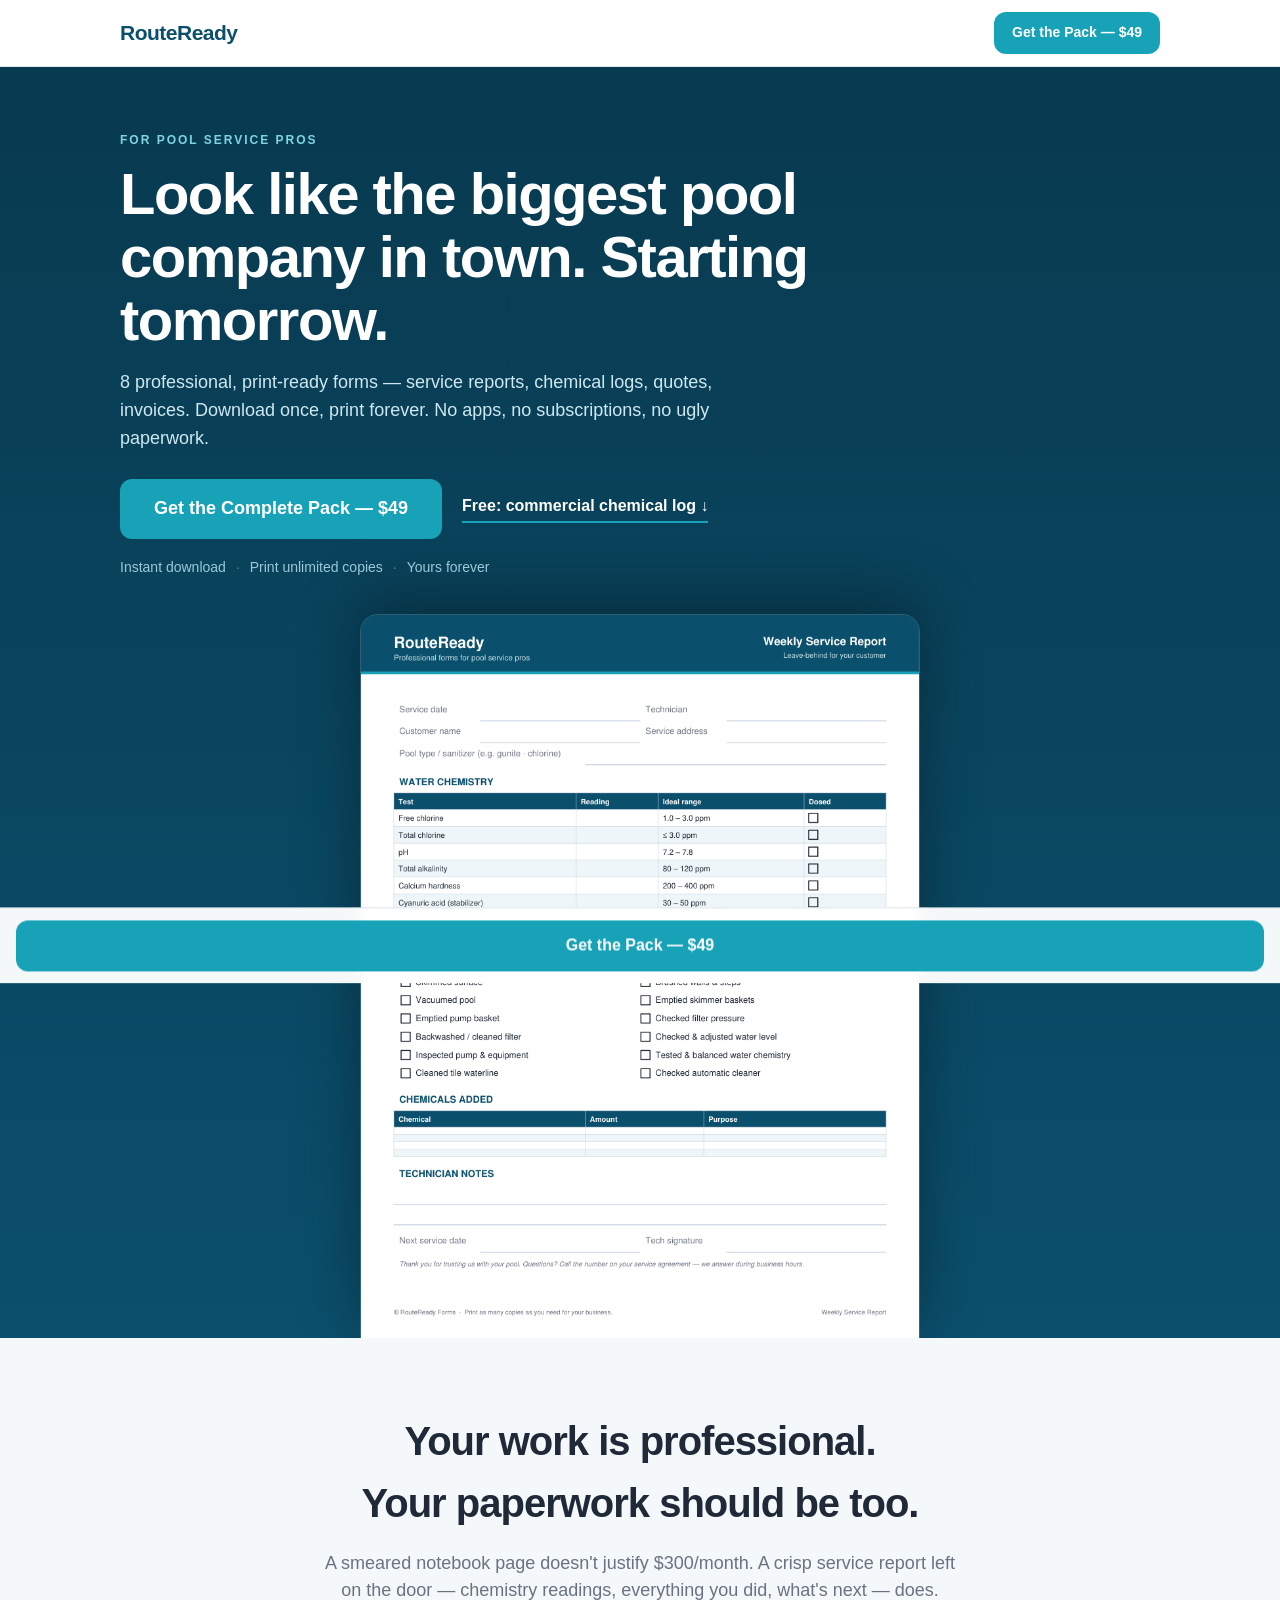
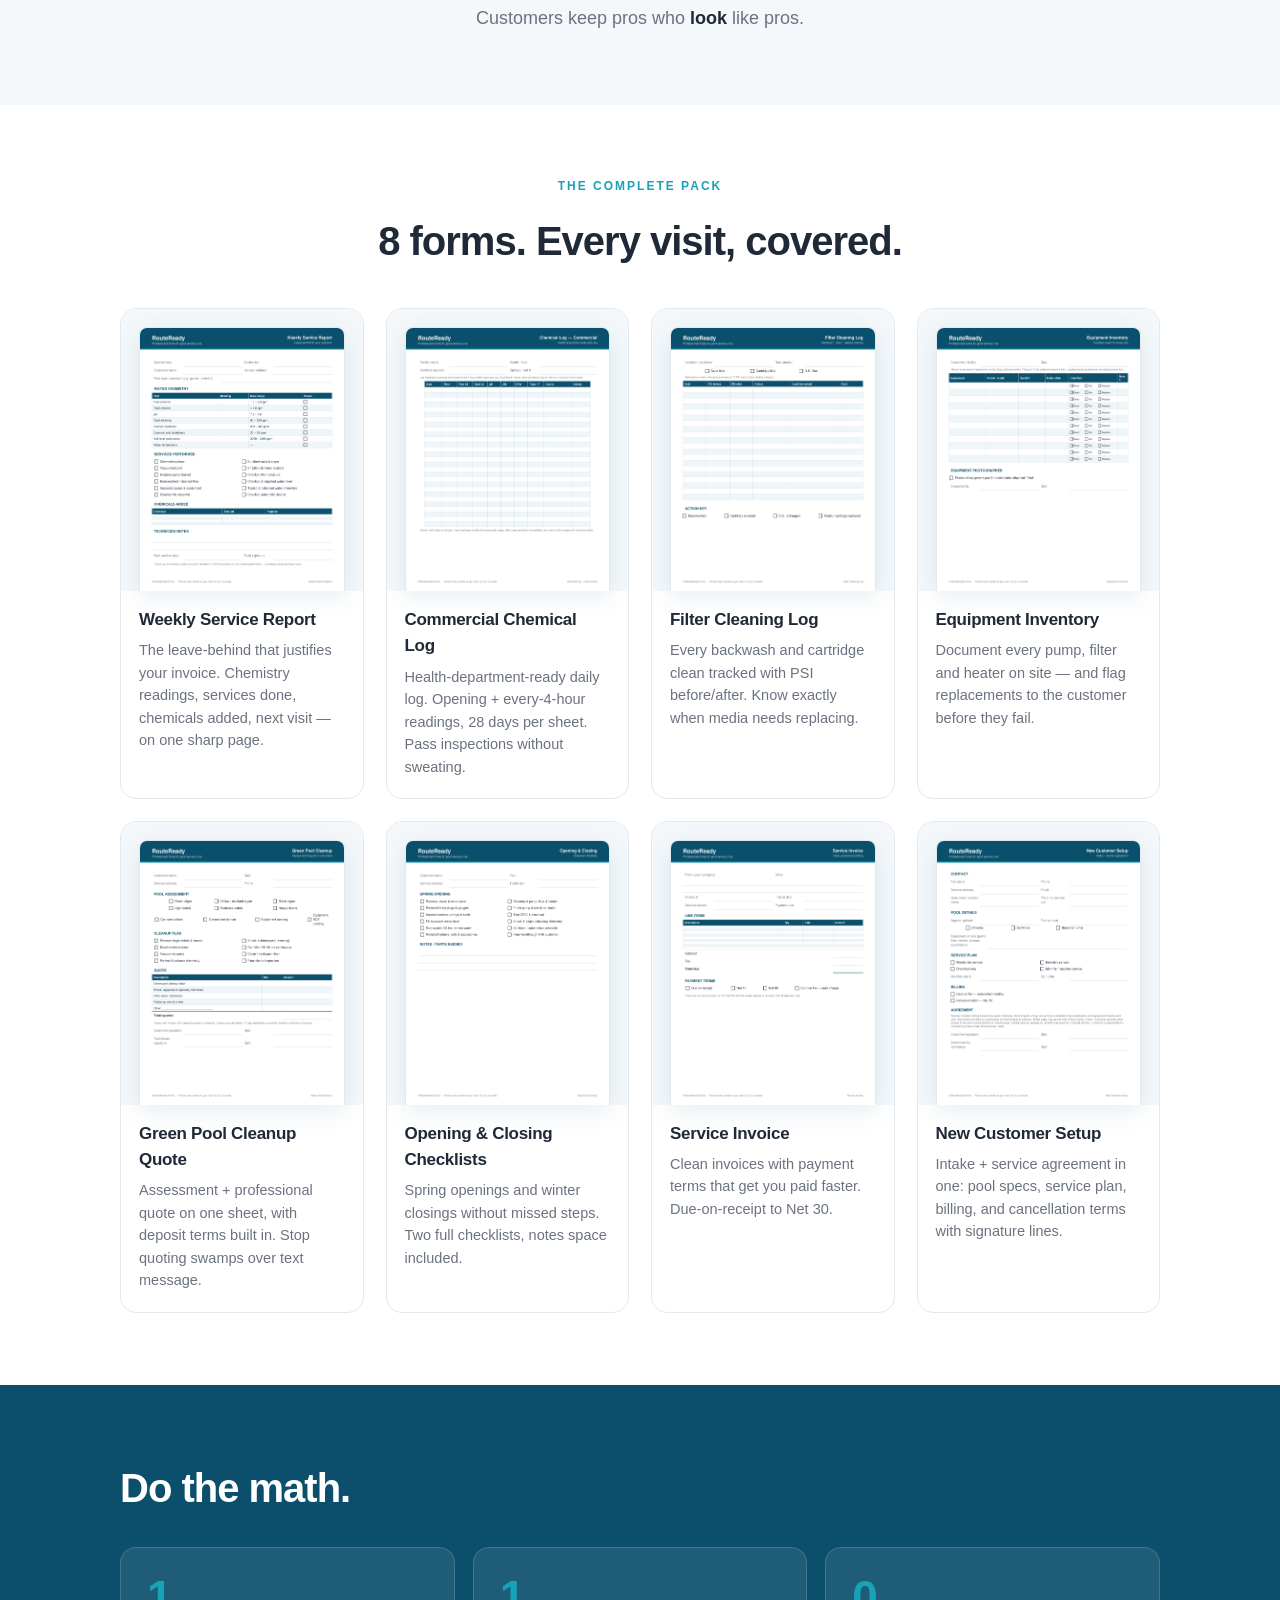
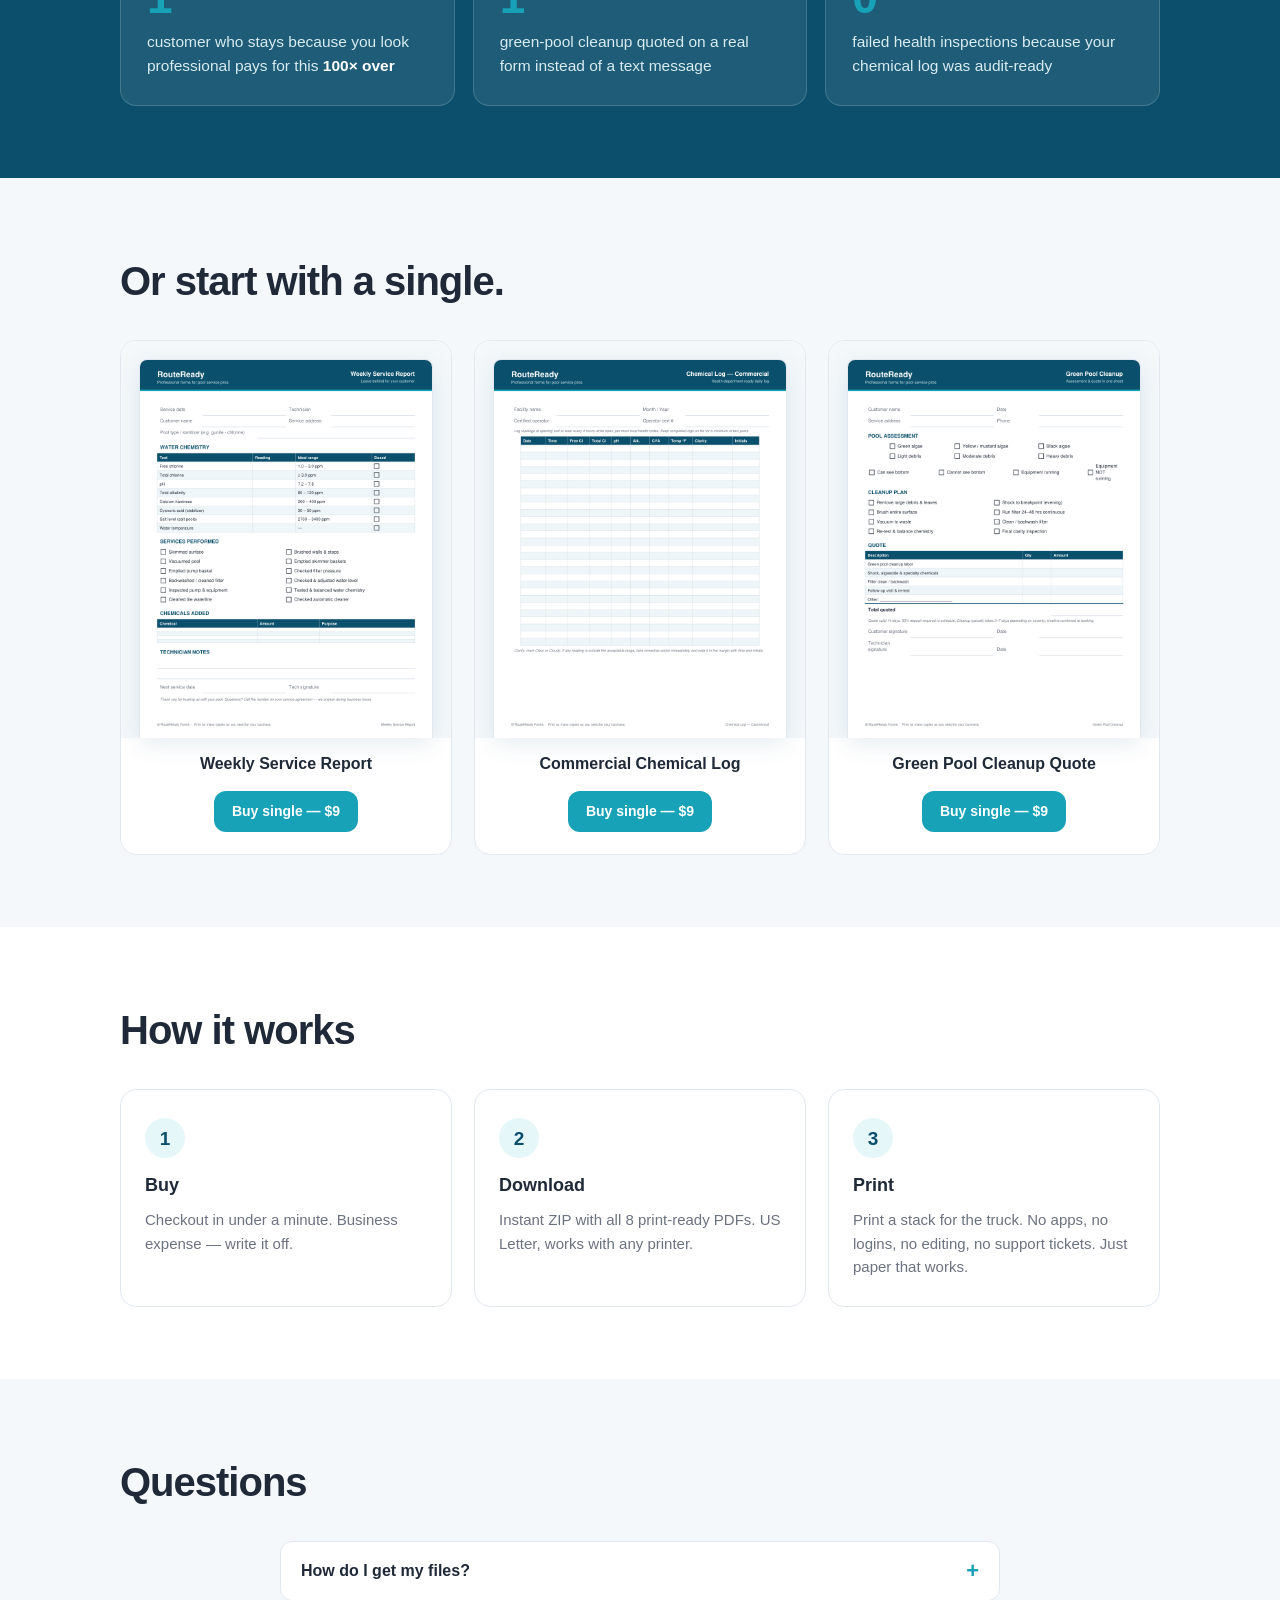
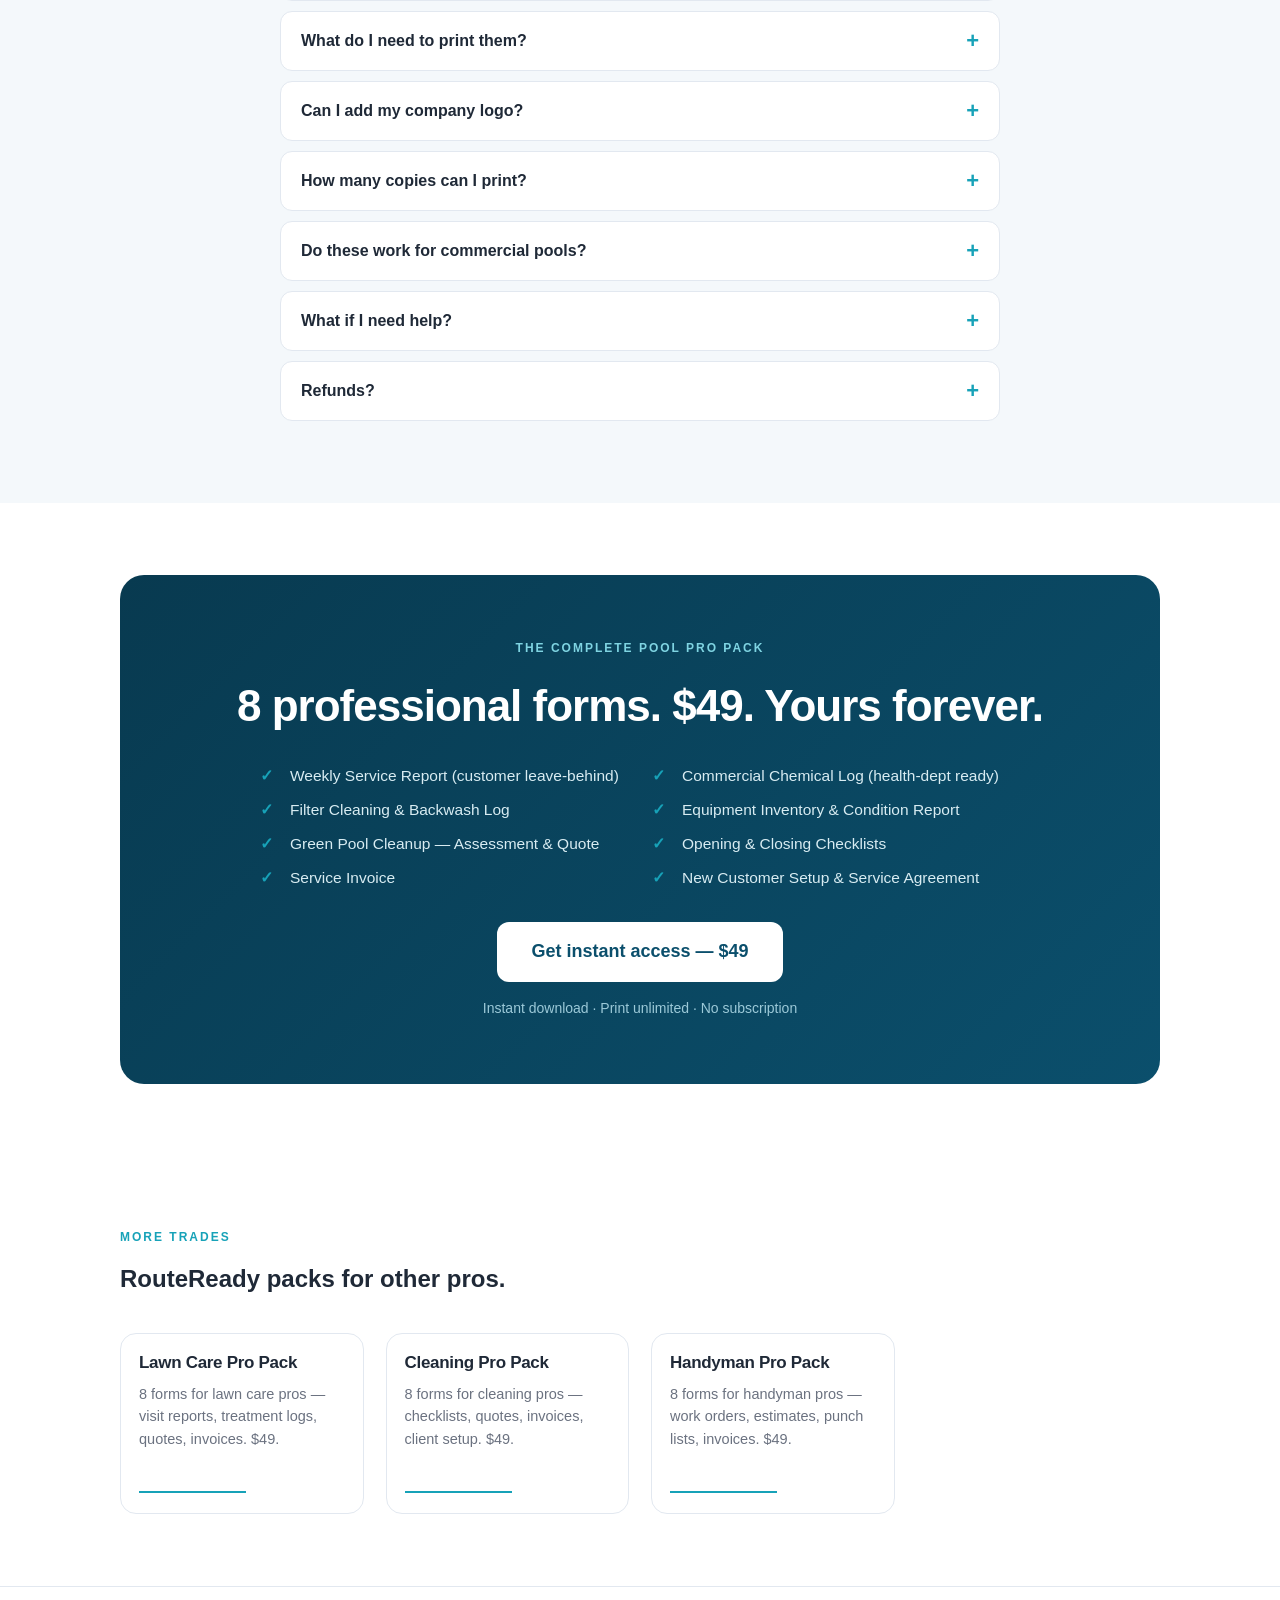
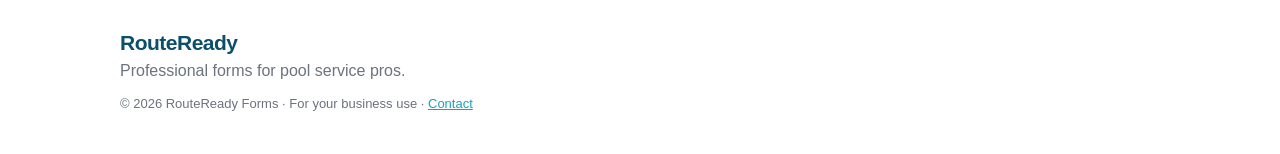
==== commit b3af34f1: "Add lawn care, cleaning, handyman pack pages" ====
--- a/index.html
+++ b/index.html
@@ -116,6 +116,18 @@
   </div>
 </section>
 
+<section class="packs">
+  <div class="wrap">
+    <p class="eyebrow">More trades</p>
+    <h2>RouteReady packs for other pros.</h2>
+    <div class="grid">
+      <div class="card"><h3>Lawn Care Pro Pack</h3><p>8 forms for lawn care pros — visit reports, treatment logs, quotes, invoices. $49.</p><p><a class="link-more" href="lawn-care.html">See the pack →</a></p></div>
+      <div class="card"><h3>Cleaning Pro Pack</h3><p>8 forms for cleaning pros — checklists, quotes, invoices, client setup. $49.</p><p><a class="link-more" href="cleaning.html">See the pack →</a></p></div>
+      <div class="card"><h3>Handyman Pro Pack</h3><p>8 forms for handyman pros — work orders, estimates, punch lists, invoices. $49.</p><p><a class="link-more" href="handyman.html">See the pack →</a></p></div>
+    </div>
+  </div>
+</section>
+
 <footer>
   <div class="wrap">
     <div class="logo">RouteReady</div>
